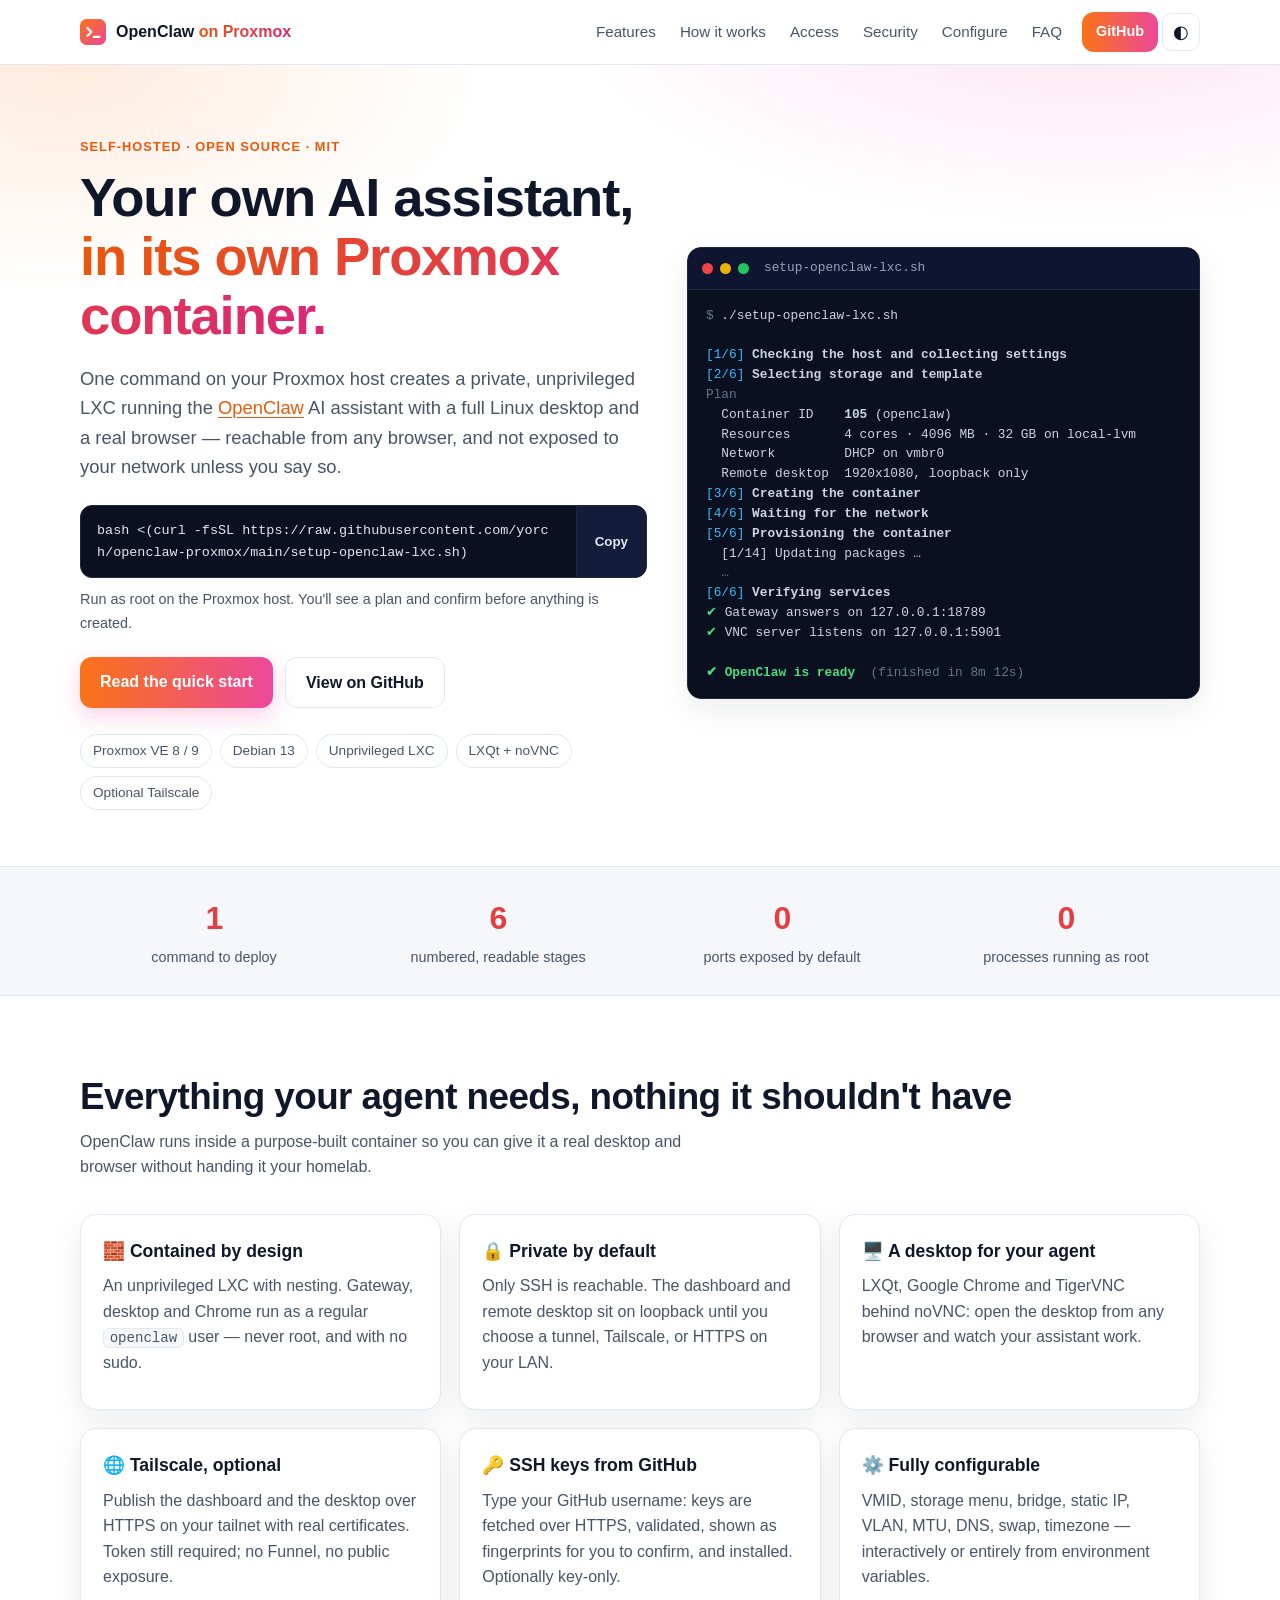
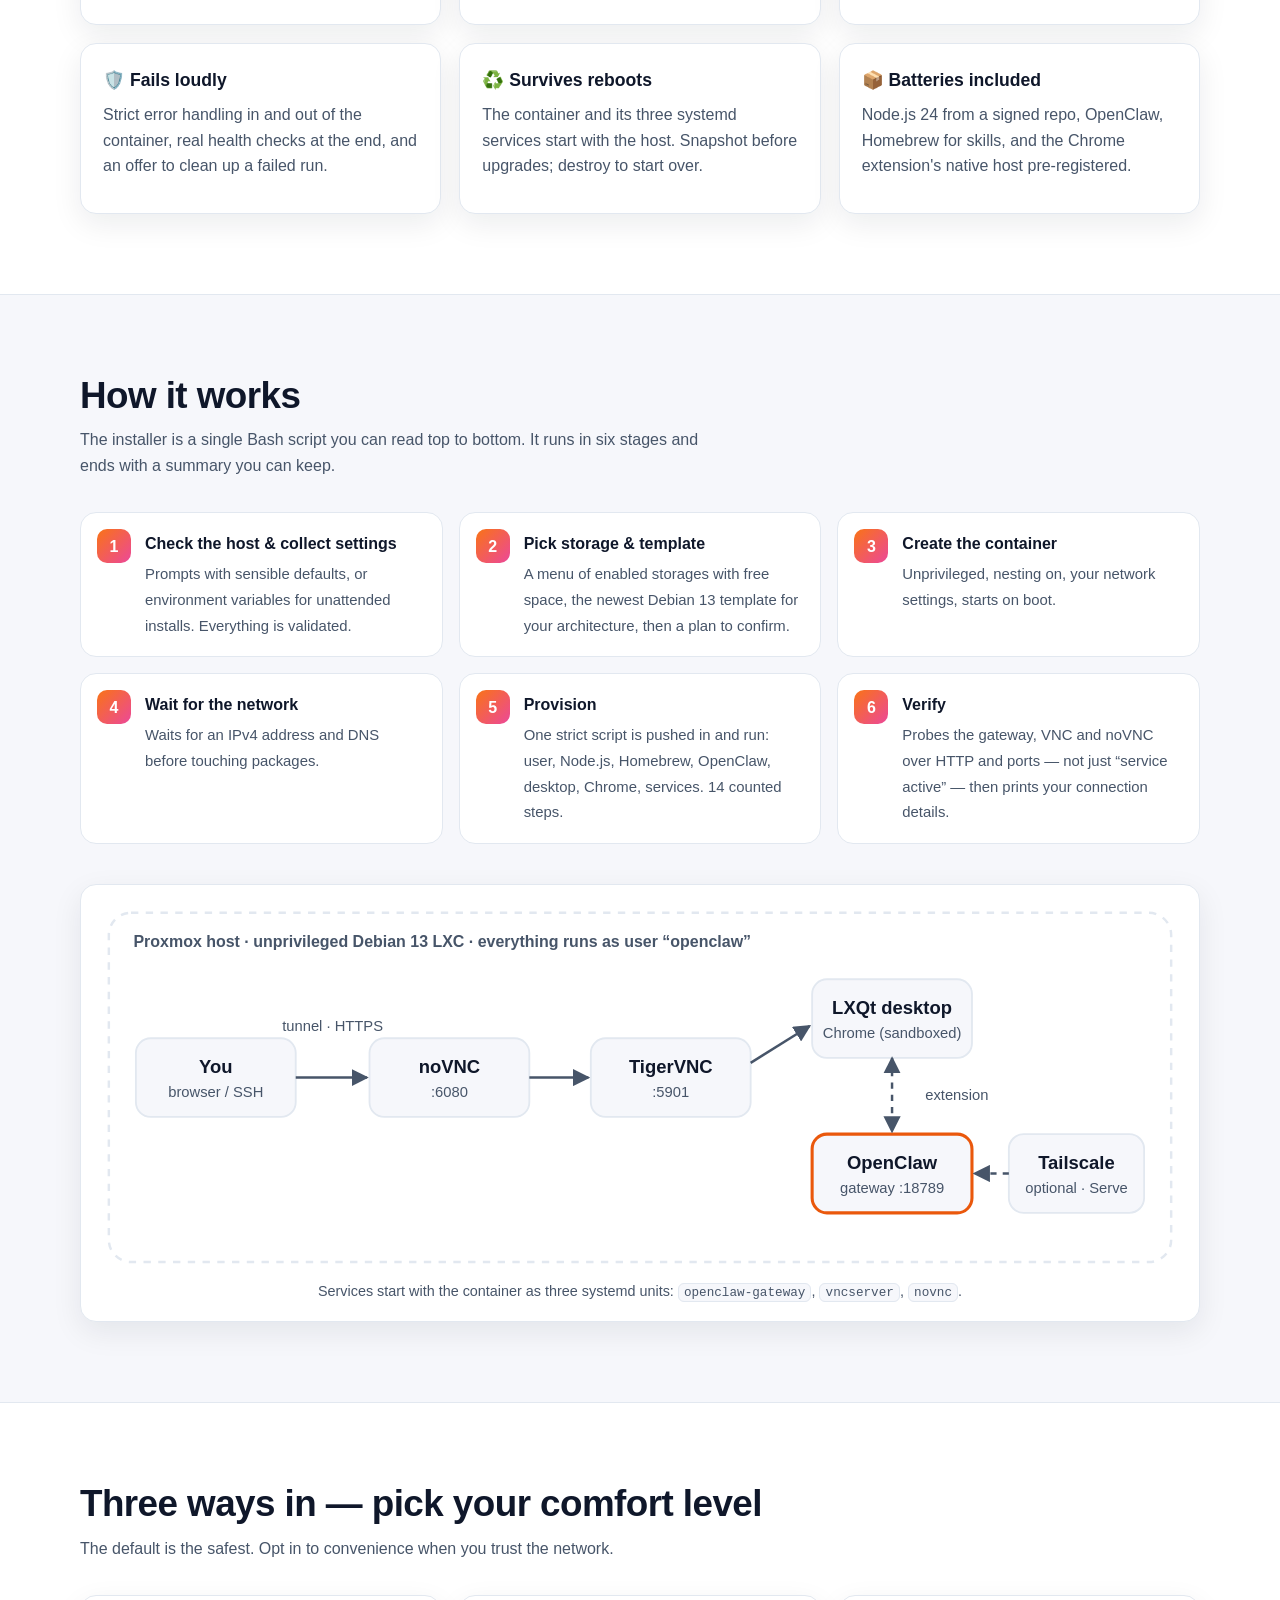
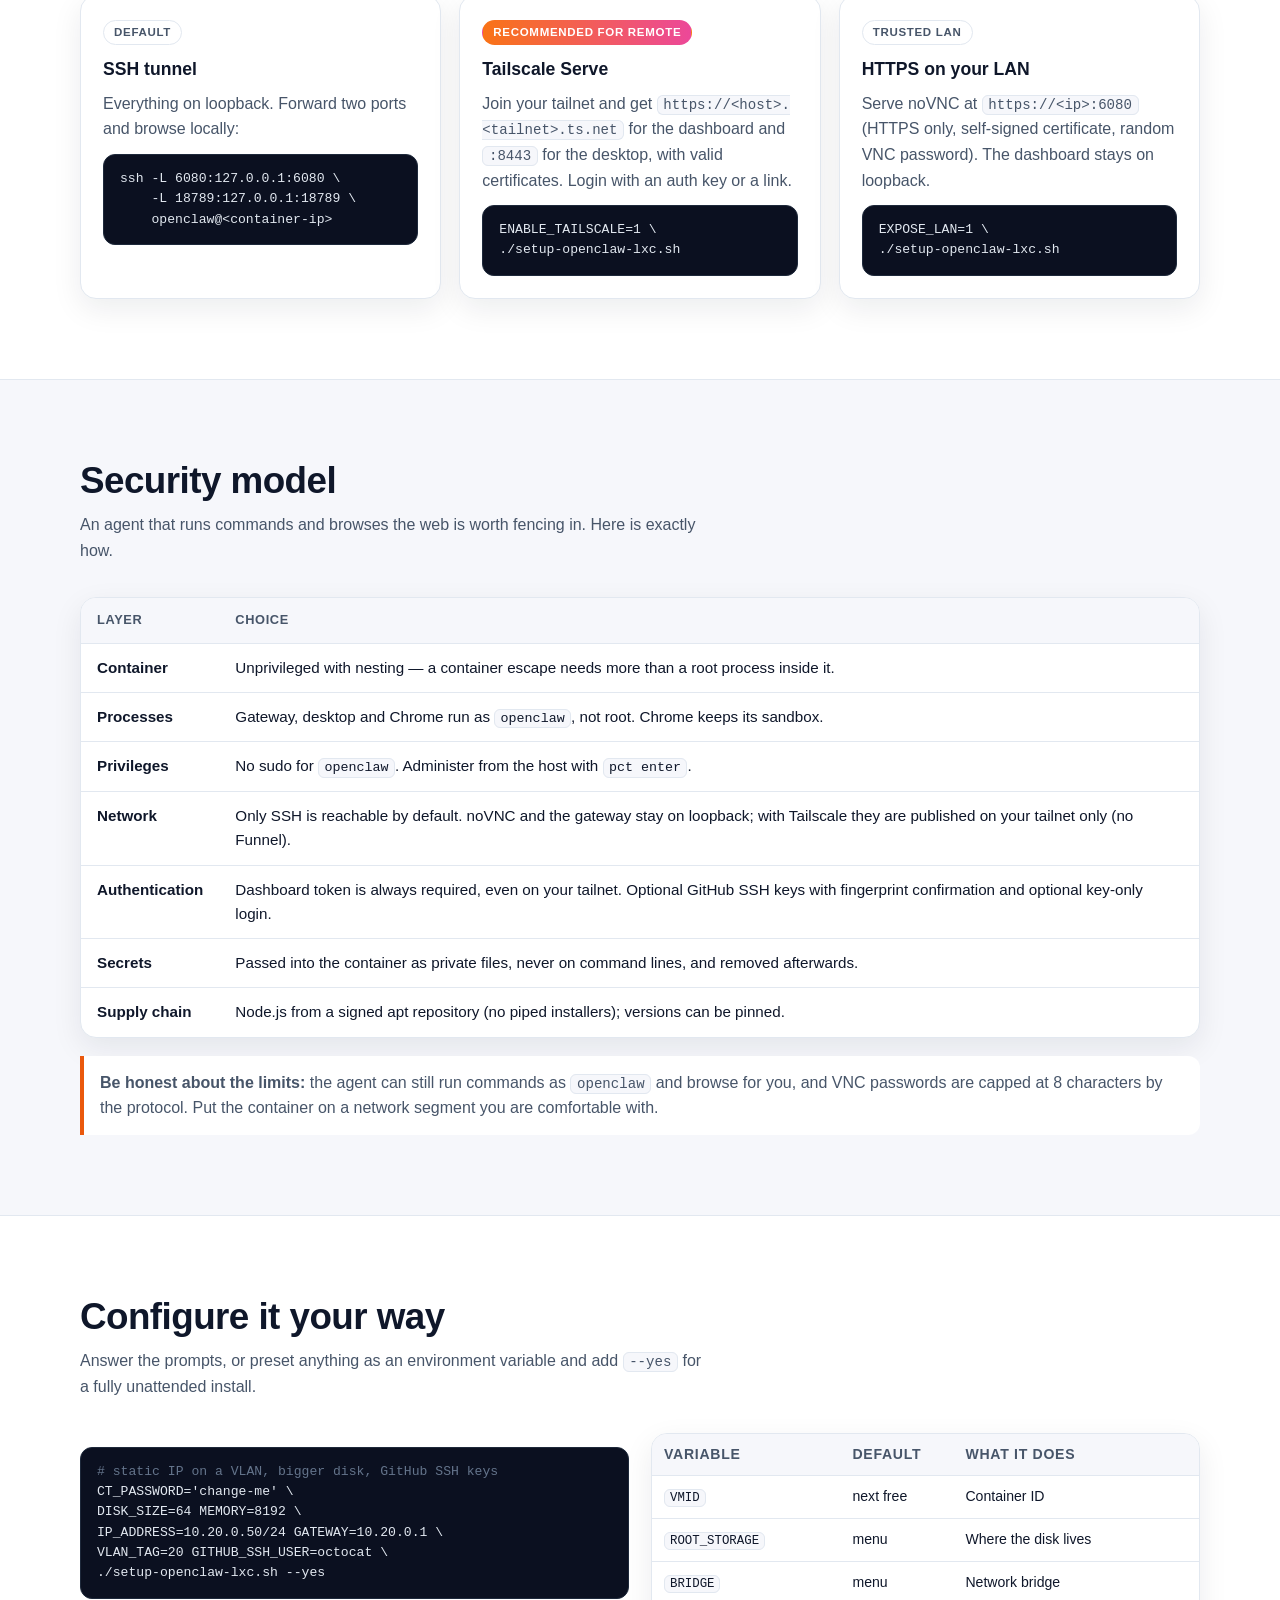
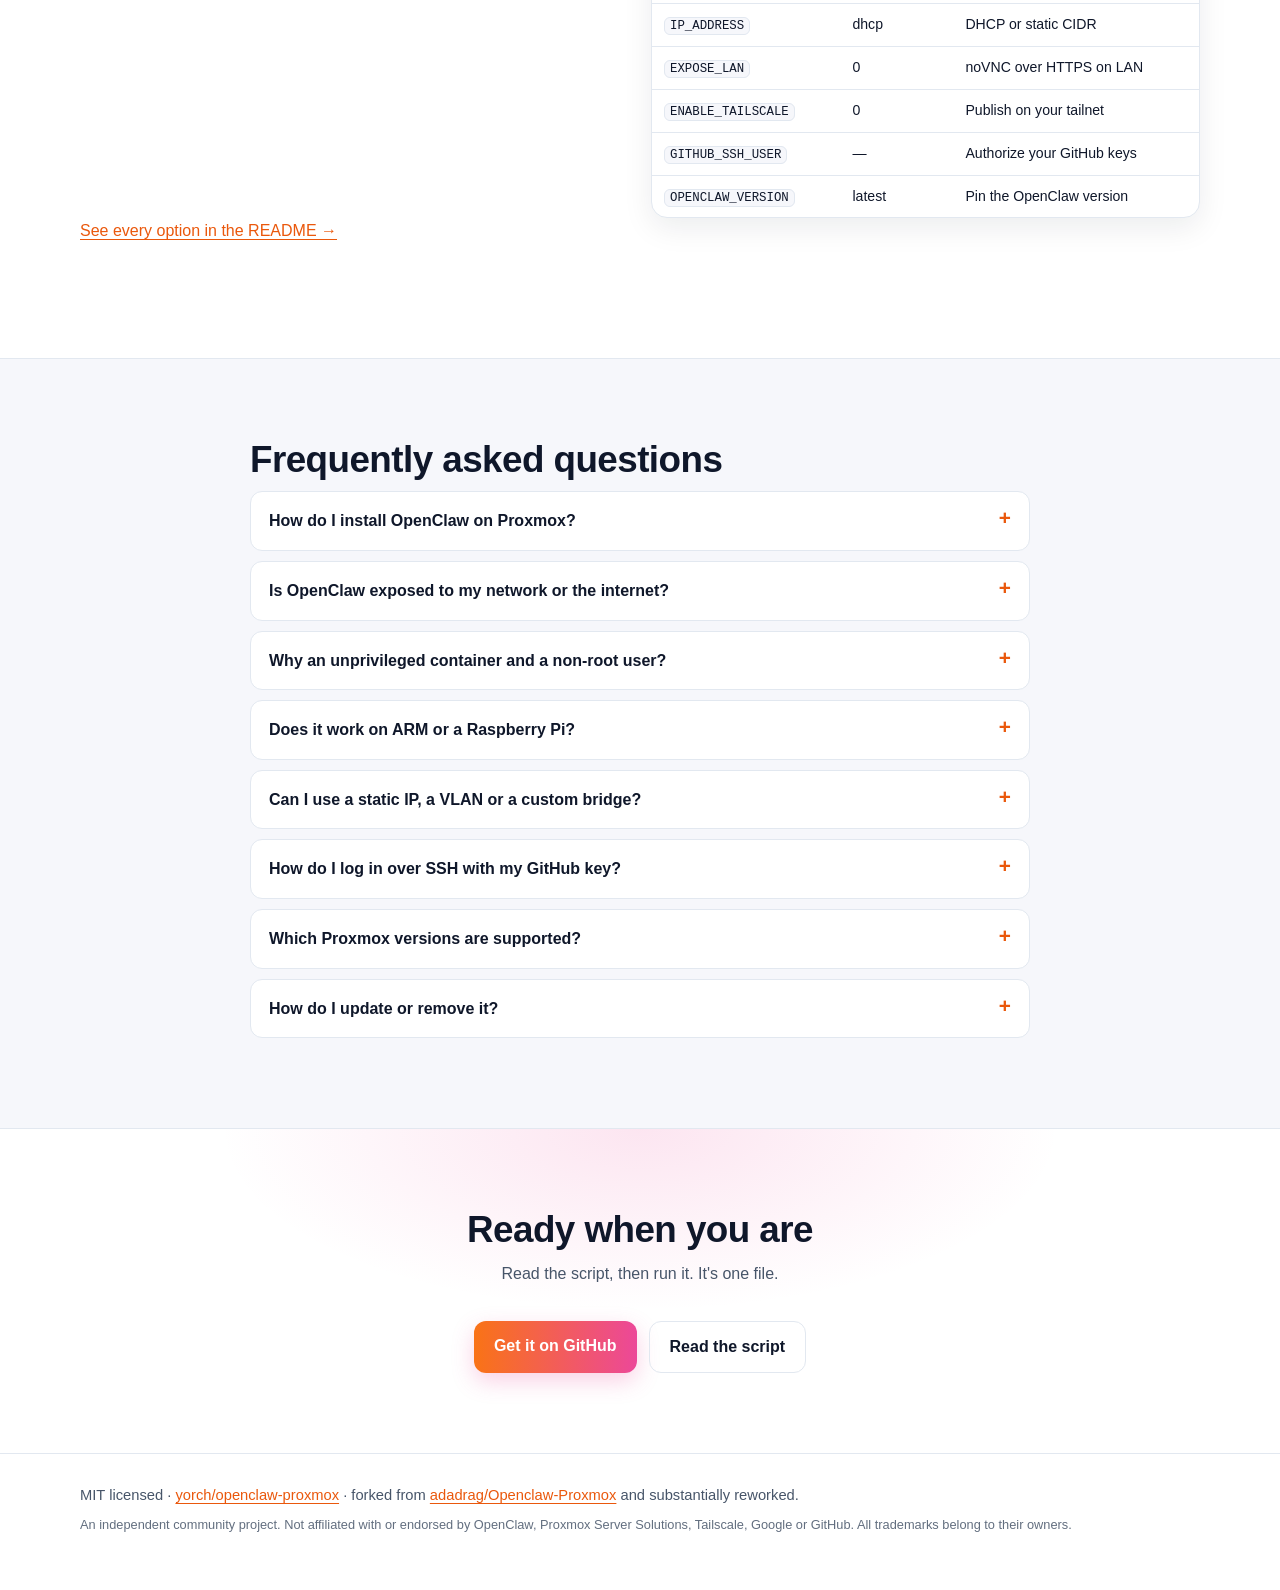
==== docs/index.html @ efaa6fe6 "docs: add a GitHub Pages site for the project Static, dependency-free site in docs/ (served from mai" ====
<!doctype html>
<html lang="en">
<head>
  <meta charset="utf-8">
  <meta name="viewport" content="width=device-width, initial-scale=1">
  <title>OpenClaw on Proxmox — Self-hosted AI assistant in an LXC</title>
  <meta name="description" content="One Bash script deploys the OpenClaw AI assistant in a private, unprivileged Proxmox LXC with a desktop, Chrome and browser remote access. Optional Tailscale. MIT.">
  <meta name="keywords" content="OpenClaw, Proxmox, LXC, self-hosted AI assistant, Proxmox VE, noVNC, Tailscale, Debian 13, installer script, homelab">
  <meta name="author" content="Jorge Barnaby">
  <meta name="robots" content="index, follow, max-image-preview:large">
  <meta name="theme-color" content="#0b1020" media="(prefers-color-scheme: dark)">
  <meta name="theme-color" content="#ffffff" media="(prefers-color-scheme: light)">
  <link rel="canonical" href="https://yorch.github.io/openclaw-proxmox/">

  <meta property="og:type" content="website">
  <meta property="og:site_name" content="OpenClaw on Proxmox">
  <meta property="og:title" content="OpenClaw on Proxmox — a private AI assistant with its own desktop">
  <meta property="og:description" content="One command on your Proxmox host: an unprivileged LXC with OpenClaw, an LXQt desktop, Chrome and noVNC. Private by default, optional Tailscale.">
  <meta property="og:url" content="https://yorch.github.io/openclaw-proxmox/">
  <meta property="og:image" content="https://yorch.github.io/openclaw-proxmox/assets/og-image.png">
  <meta property="og:image:width" content="1200">
  <meta property="og:image:height" content="630">
  <meta property="og:image:alt" content="OpenClaw on Proxmox: one script, a private AI assistant with its own desktop">
  <meta name="twitter:card" content="summary_large_image">
  <meta name="twitter:title" content="OpenClaw on Proxmox — a private AI assistant with its own desktop">
  <meta name="twitter:description" content="One command on your Proxmox host: an unprivileged LXC with OpenClaw, an LXQt desktop, Chrome and noVNC.">
  <meta name="twitter:image" content="https://yorch.github.io/openclaw-proxmox/assets/og-image.png">

  <link rel="icon" href="assets/favicon.svg" type="image/svg+xml">
  <link rel="stylesheet" href="assets/style.css">

  <script type="application/ld+json">
  {
    "@context": "https://schema.org",
    "@graph": [
      {
        "@type": "SoftwareApplication",
        "@id": "https://yorch.github.io/openclaw-proxmox/#software",
        "name": "OpenClaw on Proxmox",
        "description": "A single Bash script that creates an unprivileged Debian 13 LXC container on Proxmox VE and installs the OpenClaw AI assistant, an LXQt desktop, Google Chrome and noVNC remote access, with optional Tailscale and GitHub SSH key import.",
        "url": "https://yorch.github.io/openclaw-proxmox/",
        "applicationCategory": "DeveloperApplication",
        "operatingSystem": "Proxmox VE (Debian Linux, amd64)",
        "softwareRequirements": "Proxmox VE 8 or 9 on amd64, root access, internet access",
        "license": "https://opensource.org/licenses/MIT",
        "isAccessibleForFree": true,
        "offers": { "@type": "Offer", "price": "0", "priceCurrency": "USD" },
        "codeRepository": "https://github.com/yorch/openclaw-proxmox",
        "programmingLanguage": "Bash",
        "author": { "@type": "Person", "name": "Jorge Barnaby", "url": "https://github.com/yorch" }
      },
      {
        "@type": "WebSite",
        "@id": "https://yorch.github.io/openclaw-proxmox/#website",
        "url": "https://yorch.github.io/openclaw-proxmox/",
        "name": "OpenClaw on Proxmox",
        "inLanguage": "en"
      },
      {
        "@type": "FAQPage",
        "mainEntity": [
          {
            "@type": "Question",
            "name": "How do I install OpenClaw on Proxmox?",
            "acceptedAnswer": { "@type": "Answer", "text": "Run the installer as root on your Proxmox host: bash <(curl -fsSL https://raw.githubusercontent.com/yorch/openclaw-proxmox/main/setup-openclaw-lxc.sh). It asks for a password and a few options, shows a plan, and creates an unprivileged Debian 13 LXC with OpenClaw, an LXQt desktop, Chrome and noVNC." }
          },
          {
            "@type": "Question",
            "name": "Is OpenClaw exposed to my network or the internet?",
            "acceptedAnswer": { "@type": "Answer", "text": "No. By default only SSH is reachable; the OpenClaw dashboard and the noVNC remote desktop listen on the container's loopback. You can reach them through an SSH tunnel, publish them privately on your tailnet with Tailscale Serve, or serve noVNC over HTTPS on your LAN. Tailscale Funnel (public internet) is intentionally not set up." }
          },
          {
            "@type": "Question",
            "name": "Why an unprivileged container and a non-root user?",
            "acceptedAnswer": { "@type": "Answer", "text": "An AI agent that runs commands and drives a browser should be boxed in. In an unprivileged LXC where everything runs as a regular user with no sudo, a compromised agent or browser does not get root in the container or on the Proxmox host. Chrome keeps its sandbox." }
          },
          {
            "@type": "Question",
            "name": "Does it work on ARM or Raspberry Pi?",
            "acceptedAnswer": { "@type": "Answer", "text": "Not yet. Google Chrome is installed from its amd64 package, so the installer stops early on other architectures." }
          },
          {
            "@type": "Question",
            "name": "Can I use a static IP, a VLAN or a custom bridge?",
            "acceptedAnswer": { "@type": "Answer", "text": "Yes. Choose the bridge from a menu, or set BRIDGE, IP_ADDRESS (DHCP or a static IPv4 CIDR), GATEWAY, NAMESERVER, SEARCHDOMAIN, VLAN_TAG and MTU as environment variables for unattended installs." }
          },
          {
            "@type": "Question",
            "name": "How do I log in over SSH with my GitHub key?",
            "acceptedAnswer": { "@type": "Answer", "text": "Enter your GitHub username when asked, or set GITHUB_SSH_USER. The installer downloads github.com/<user>.keys over HTTPS, validates every key, shows the fingerprints for you to confirm and authorizes them for the openclaw user. SSH_DISABLE_PASSWORD=1 makes SSH key-only." }
          }
        ]
      }
    ]
  }
  </script>
</head>
<body>
  <a class="skip" href="#main">Skip to content</a>

  <header class="nav">
    <div class="wrap nav-inner">
      <a class="brand" href="#top" aria-label="OpenClaw on Proxmox — home">
        <svg width="26" height="26" viewBox="0 0 32 32" aria-hidden="true"><rect width="32" height="32" rx="8" fill="url(#g1)"/><path d="M9 21l5-5-5-5M17 22h7" stroke="#fff" stroke-width="2.6" stroke-linecap="round" stroke-linejoin="round" fill="none"/><defs><linearGradient id="g1" x1="0" y1="0" x2="1" y2="1"><stop stop-color="#f97316"/><stop offset="1" stop-color="#ec4899"/></linearGradient></defs></svg>
        <span>OpenClaw <b>on Proxmox</b></span>
      </a>
      <nav aria-label="Primary">
        <a href="#features">Features</a>
        <a href="#how">How it works</a>
        <a href="#access">Access</a>
        <a href="#security">Security</a>
        <a href="#config">Configure</a>
        <a href="#faq">FAQ</a>
        <a class="btn btn-small" href="https://github.com/yorch/openclaw-proxmox">GitHub</a>
        <button class="theme" id="theme" type="button" aria-label="Toggle light and dark theme"><span aria-hidden="true">◐</span></button>
      </nav>
    </div>
  </header>

  <main id="main">
    <section class="hero" id="top">
      <div class="wrap hero-grid">
        <div>
          <p class="eyebrow">Self-hosted · Open source · MIT</p>
          <h1>Your own AI assistant,<br><span class="grad">in its own Proxmox container.</span></h1>
          <p class="lead">One command on your Proxmox host creates a private, unprivileged LXC running the <a href="https://openclaw.ai/">OpenClaw</a> AI assistant with a full Linux desktop and a real browser — reachable from any browser, and not exposed to your network unless you say so.</p>

          <div class="cmd" role="group" aria-label="Install command">
            <code id="install-cmd">bash &lt;(curl -fsSL https://raw.githubusercontent.com/yorch/openclaw-proxmox/main/setup-openclaw-lxc.sh)</code>
            <button class="copy" type="button" data-copy="#install-cmd" aria-label="Copy install command">Copy</button>
          </div>
          <p class="hint">Run as root on the Proxmox host. You'll see a plan and confirm before anything is created.</p>

          <div class="cta">
            <a class="btn" href="https://github.com/yorch/openclaw-proxmox#-quick-start">Read the quick start</a>
            <a class="btn btn-ghost" href="https://github.com/yorch/openclaw-proxmox">View on GitHub</a>
          </div>

          <ul class="chips" aria-label="At a glance">
            <li>Proxmox VE 8 / 9</li><li>Debian 13</li><li>Unprivileged LXC</li><li>LXQt + noVNC</li><li>Optional Tailscale</li>
          </ul>
        </div>

        <figure class="term" aria-label="Example installer output">
          <div class="term-bar"><i></i><i></i><i></i><span>setup-openclaw-lxc.sh</span></div>
<pre><code><span class="dim">$</span> ./setup-openclaw-lxc.sh

<span class="c">[1/6]</span> <b>Checking the host and collecting settings</b>
<span class="c">[2/6]</span> <b>Selecting storage and template</b>
<span class="dim">Plan</span>
  Container ID    <b>105</b> (openclaw)
  Resources       4 cores · 4096 MB · 32 GB on local-lvm
  Network         DHCP on vmbr0
  Remote desktop  1920x1080, loopback only
<span class="c">[3/6]</span> <b>Creating the container</b>
<span class="c">[4/6]</span> <b>Waiting for the network</b>
<span class="c">[5/6]</span> <b>Provisioning the container</b>
  [1/14] Updating packages …
  <span class="dim">…</span>
<span class="c">[6/6]</span> <b>Verifying services</b>
<span class="g">✔</span> Gateway answers on 127.0.0.1:18789
<span class="g">✔</span> VNC server listens on 127.0.0.1:5901

<span class="g"><b>✔ OpenClaw is ready</b></span>  <span class="dim">(finished in 8m 12s)</span></code></pre>
        </figure>
      </div>
    </section>

    <section class="band" aria-label="Highlights">
      <div class="wrap stats">
        <div><b>1</b><span>command to deploy</span></div>
        <div><b>6</b><span>numbered, readable stages</span></div>
        <div><b>0</b><span>ports exposed by default</span></div>
        <div><b>0</b><span>processes running as root</span></div>
      </div>
    </section>

    <section id="features" class="section">
      <div class="wrap">
        <h2>Everything your agent needs, nothing it shouldn't have</h2>
        <p class="sub">OpenClaw runs inside a purpose-built container so you can give it a real desktop and browser without handing it your homelab.</p>
        <div class="grid">
          <article class="card"><h3>🧱 Contained by design</h3><p>An unprivileged LXC with nesting. Gateway, desktop and Chrome run as a regular <code>openclaw</code> user — never root, and with no sudo.</p></article>
          <article class="card"><h3>🔒 Private by default</h3><p>Only SSH is reachable. The dashboard and remote desktop sit on loopback until you choose a tunnel, Tailscale, or HTTPS on your LAN.</p></article>
          <article class="card"><h3>🖥️ A desktop for your agent</h3><p>LXQt, Google Chrome and TigerVNC behind noVNC: open the desktop from any browser and watch your assistant work.</p></article>
          <article class="card"><h3>🌐 Tailscale, optional</h3><p>Publish the dashboard and the desktop over HTTPS on your tailnet with real certificates. Token still required; no Funnel, no public exposure.</p></article>
          <article class="card"><h3>🔑 SSH keys from GitHub</h3><p>Type your GitHub username: keys are fetched over HTTPS, validated, shown as fingerprints for you to confirm, and installed. Optionally key-only.</p></article>
          <article class="card"><h3>⚙️ Fully configurable</h3><p>VMID, storage menu, bridge, static IP, VLAN, MTU, DNS, swap, timezone — interactively or entirely from environment variables.</p></article>
          <article class="card"><h3>🛡️ Fails loudly</h3><p>Strict error handling in and out of the container, real health checks at the end, and an offer to clean up a failed run.</p></article>
          <article class="card"><h3>♻️ Survives reboots</h3><p>The container and its three systemd services start with the host. Snapshot before upgrades; destroy to start over.</p></article>
          <article class="card"><h3>📦 Batteries included</h3><p>Node.js 24 from a signed repo, OpenClaw, Homebrew for skills, and the Chrome extension's native host pre-registered.</p></article>
        </div>
      </div>
    </section>

    <section id="how" class="section alt">
      <div class="wrap">
        <h2>How it works</h2>
        <p class="sub">The installer is a single Bash script you can read top to bottom. It runs in six stages and ends with a summary you can keep.</p>
        <ol class="steps">
          <li><b>Check the host &amp; collect settings</b><span>Prompts with sensible defaults, or environment variables for unattended installs. Everything is validated.</span></li>
          <li><b>Pick storage &amp; template</b><span>A menu of enabled storages with free space, the newest Debian 13 template for your architecture, then a plan to confirm.</span></li>
          <li><b>Create the container</b><span>Unprivileged, nesting on, your network settings, starts on boot.</span></li>
          <li><b>Wait for the network</b><span>Waits for an IPv4 address and DNS before touching packages.</span></li>
          <li><b>Provision</b><span>One strict script is pushed in and run: user, Node.js, Homebrew, OpenClaw, desktop, Chrome, services. 14 counted steps.</span></li>
          <li><b>Verify</b><span>Probes the gateway, VNC and noVNC over HTTP and ports — not just “service active” — then prints your connection details.</span></li>
        </ol>

        <figure class="diagram">
          <svg viewBox="0 0 880 300" role="img" aria-labelledby="dg-t dg-d">
            <title id="dg-t">Architecture</title>
            <desc id="dg-d">You connect over an SSH tunnel, Tailscale or HTTPS to noVNC, which proxies TigerVNC and the LXQt desktop with Chrome. Chrome talks to the OpenClaw gateway on port 18789. Everything runs as the openclaw user inside an unprivileged LXC on Proxmox.</desc>
            <defs>
              <marker id="ar" viewBox="0 0 10 10" refX="9" refY="5" markerWidth="7" markerHeight="7" orient="auto-start-reverse"><path d="M0 0L10 5L0 10z" class="ar"/></marker>
            </defs>
            <rect x="8" y="8" width="864" height="284" rx="18" class="d-frame"/>
            <text x="28" y="36" class="d-lab">Proxmox host · unprivileged Debian 13 LXC · everything runs as user “openclaw”</text>
            <g class="d-box"><rect x="30" y="110" width="130" height="64" rx="12"/><text x="95" y="138" text-anchor="middle">You</text><text x="95" y="158" text-anchor="middle" class="d-sm">browser / SSH</text></g>
            <g class="d-box"><rect x="220" y="110" width="130" height="64" rx="12"/><text x="285" y="138" text-anchor="middle">noVNC</text><text x="285" y="158" text-anchor="middle" class="d-sm">:6080</text></g>
            <g class="d-box"><rect x="400" y="110" width="130" height="64" rx="12"/><text x="465" y="138" text-anchor="middle">TigerVNC</text><text x="465" y="158" text-anchor="middle" class="d-sm">:5901</text></g>
            <g class="d-box"><rect x="580" y="62" width="130" height="64" rx="12"/><text x="645" y="90" text-anchor="middle">LXQt desktop</text><text x="645" y="110" text-anchor="middle" class="d-sm">Chrome (sandboxed)</text></g>
            <g class="d-box d-hot"><rect x="580" y="188" width="130" height="64" rx="12"/><text x="645" y="216" text-anchor="middle">OpenClaw</text><text x="645" y="236" text-anchor="middle" class="d-sm">gateway :18789</text></g>
            <g class="d-box"><rect x="740" y="188" width="110" height="64" rx="12"/><text x="795" y="216" text-anchor="middle">Tailscale</text><text x="795" y="236" text-anchor="middle" class="d-sm">optional · Serve</text></g>
            <path d="M160 142H218" class="d-line" marker-end="url(#ar)"/>
            <path d="M350 142H398" class="d-line" marker-end="url(#ar)"/>
            <path d="M530 130L578 100" class="d-line" marker-end="url(#ar)"/>
            <path d="M645 126V186" class="d-line d-dash" marker-start="url(#ar)" marker-end="url(#ar)"/>
            <path d="M740 220H712" class="d-line d-dash" marker-end="url(#ar)"/>
            <text x="190" y="104" text-anchor="middle" class="d-sm">tunnel · HTTPS</text>
            <text x="672" y="160" class="d-sm">extension</text>
          </svg>
          <figcaption>Services start with the container as three systemd units: <code>openclaw-gateway</code>, <code>vncserver</code>, <code>novnc</code>.</figcaption>
        </figure>
      </div>
    </section>

    <section id="access" class="section">
      <div class="wrap">
        <h2>Three ways in — pick your comfort level</h2>
        <p class="sub">The default is the safest. Opt in to convenience when you trust the network.</p>
        <div class="grid g3">
          <article class="card"><span class="tag">Default</span><h3>SSH tunnel</h3><p>Everything on loopback. Forward two ports and browse locally:</p><pre><code>ssh -L 6080:127.0.0.1:6080 \
    -L 18789:127.0.0.1:18789 \
    openclaw@&lt;container-ip&gt;</code></pre></article>
          <article class="card"><span class="tag t-hot">Recommended for remote</span><h3>Tailscale Serve</h3><p>Join your tailnet and get <code>https://&lt;host&gt;.&lt;tailnet&gt;.ts.net</code> for the dashboard and <code>:8443</code> for the desktop, with valid certificates. Login with an auth key or a link.</p><pre><code>ENABLE_TAILSCALE=1 \
./setup-openclaw-lxc.sh</code></pre></article>
          <article class="card"><span class="tag">Trusted LAN</span><h3>HTTPS on your LAN</h3><p>Serve noVNC at <code>https://&lt;ip&gt;:6080</code> (HTTPS only, self-signed certificate, random VNC password). The dashboard stays on loopback.</p><pre><code>EXPOSE_LAN=1 \
./setup-openclaw-lxc.sh</code></pre></article>
        </div>
      </div>
    </section>

    <section id="security" class="section alt">
      <div class="wrap">
        <h2>Security model</h2>
        <p class="sub">An agent that runs commands and browses the web is worth fencing in. Here is exactly how.</p>
        <div class="table-wrap">
          <table>
            <thead><tr><th scope="col">Layer</th><th scope="col">Choice</th></tr></thead>
            <tbody>
              <tr><th scope="row">Container</th><td>Unprivileged with nesting — a container escape needs more than a root process inside it.</td></tr>
              <tr><th scope="row">Processes</th><td>Gateway, desktop and Chrome run as <code>openclaw</code>, not root. Chrome keeps its sandbox.</td></tr>
              <tr><th scope="row">Privileges</th><td>No sudo for <code>openclaw</code>. Administer from the host with <code>pct enter</code>.</td></tr>
              <tr><th scope="row">Network</th><td>Only SSH is reachable by default. noVNC and the gateway stay on loopback; with Tailscale they are published on your tailnet only (no Funnel).</td></tr>
              <tr><th scope="row">Authentication</th><td>Dashboard token is always required, even on your tailnet. Optional GitHub SSH keys with fingerprint confirmation and optional key-only login.</td></tr>
              <tr><th scope="row">Secrets</th><td>Passed into the container as private files, never on command lines, and removed afterwards.</td></tr>
              <tr><th scope="row">Supply chain</th><td>Node.js from a signed apt repository (no piped installers); versions can be pinned.</td></tr>
            </tbody>
          </table>
        </div>
        <p class="note"><b>Be honest about the limits:</b> the agent can still run commands as <code>openclaw</code> and browse for you, and VNC passwords are capped at 8 characters by the protocol. Put the container on a network segment you are comfortable with.</p>
      </div>
    </section>

    <section id="config" class="section">
      <div class="wrap">
        <h2>Configure it your way</h2>
        <p class="sub">Answer the prompts, or preset anything as an environment variable and add <code>--yes</code> for a fully unattended install.</p>
        <div class="two">
          <div>
<pre class="block"><code><span class="dim"># static IP on a VLAN, bigger disk, GitHub SSH keys</span>
CT_PASSWORD='change-me' \
DISK_SIZE=64 MEMORY=8192 \
IP_ADDRESS=10.20.0.50/24 GATEWAY=10.20.0.1 \
VLAN_TAG=20 GITHUB_SSH_USER=octocat \
./setup-openclaw-lxc.sh --yes</code></pre>
          </div>
          <div class="table-wrap">
            <table class="compact">
              <thead><tr><th scope="col">Variable</th><th scope="col">Default</th><th scope="col">What it does</th></tr></thead>
              <tbody>
                <tr><td><code>VMID</code></td><td>next free</td><td>Container ID</td></tr>
                <tr><td><code>ROOT_STORAGE</code></td><td>menu</td><td>Where the disk lives</td></tr>
                <tr><td><code>BRIDGE</code></td><td>menu</td><td>Network bridge</td></tr>
                <tr><td><code>IP_ADDRESS</code></td><td>dhcp</td><td>DHCP or static CIDR</td></tr>
                <tr><td><code>EXPOSE_LAN</code></td><td>0</td><td>noVNC over HTTPS on LAN</td></tr>
                <tr><td><code>ENABLE_TAILSCALE</code></td><td>0</td><td>Publish on your tailnet</td></tr>
                <tr><td><code>GITHUB_SSH_USER</code></td><td>—</td><td>Authorize your GitHub keys</td></tr>
                <tr><td><code>OPENCLAW_VERSION</code></td><td>latest</td><td>Pin the OpenClaw version</td></tr>
              </tbody>
            </table>
          </div>
        </div>
        <p class="sub"><a href="https://github.com/yorch/openclaw-proxmox#%EF%B8%8F-configuration">See every option in the README →</a></p>
      </div>
    </section>

    <section id="faq" class="section alt">
      <div class="wrap narrow">
        <h2>Frequently asked questions</h2>
        <details><summary>How do I install OpenClaw on Proxmox?</summary><p>Run the one-line command above as root on your Proxmox host. It asks for a password and a handful of options, shows a plan, and creates an unprivileged Debian 13 LXC with OpenClaw, an LXQt desktop, Chrome and noVNC. It typically takes several minutes.</p></details>
        <details><summary>Is OpenClaw exposed to my network or the internet?</summary><p>No. By default only SSH is reachable; the dashboard and remote desktop listen on the container's loopback. Reach them through an SSH tunnel, publish them privately on your tailnet with Tailscale Serve, or serve noVNC over HTTPS on your LAN. Tailscale Funnel (public internet) is intentionally not set up.</p></details>
        <details><summary>Why an unprivileged container and a non-root user?</summary><p>So that a compromised agent or browser does not get root — in the container or on the Proxmox host. Everything runs as <code>openclaw</code> with no sudo, and Chrome keeps its sandbox.</p></details>
        <details><summary>Does it work on ARM or a Raspberry Pi?</summary><p>Not yet. Google Chrome is installed from its amd64 package, so the installer stops early on other architectures.</p></details>
        <details><summary>Can I use a static IP, a VLAN or a custom bridge?</summary><p>Yes — pick the bridge from a menu or set <code>BRIDGE</code>, <code>IP_ADDRESS</code>, <code>GATEWAY</code>, <code>NAMESERVER</code>, <code>SEARCHDOMAIN</code>, <code>VLAN_TAG</code> and <code>MTU</code>. Static settings are validated and an address that already answers ping is refused.</p></details>
        <details><summary>How do I log in over SSH with my GitHub key?</summary><p>Enter your GitHub username when asked (or set <code>GITHUB_SSH_USER</code>). The installer downloads <code>github.com/&lt;user&gt;.keys</code> over HTTPS, validates every key, shows fingerprints for you to confirm and authorizes them for <code>openclaw</code>. Set <code>SSH_DISABLE_PASSWORD=1</code> for key-only login — keep a way in with <code>pct enter</code>.</p></details>
        <details><summary>Which Proxmox versions are supported?</summary><p>Proxmox VE 9 is the target. Debian 13 containers need a recent <code>pve-container</code> (6.0.10 or newer has been reported to work); support on PVE 8 is unconfirmed — run <code>apt full-upgrade</code> if <code>pct create</code> rejects the template.</p></details>
        <details><summary>How do I update or remove it?</summary><p>Update OpenClaw inside the container with <code>npm install -g openclaw@latest</code> and restart <code>openclaw-gateway</code>. Snapshot first with <code>pct snapshot</code>. To remove everything: <code>pct stop &lt;VMID&gt;; pct destroy &lt;VMID&gt; --purge</code>.</p></details>
      </div>
    </section>

    <section class="section final">
      <div class="wrap center">
        <h2>Ready when you are</h2>
        <p class="sub">Read the script, then run it. It's one file.</p>
        <div class="cta">
          <a class="btn" href="https://github.com/yorch/openclaw-proxmox">Get it on GitHub</a>
          <a class="btn btn-ghost" href="https://github.com/yorch/openclaw-proxmox/blob/main/setup-openclaw-lxc.sh">Read the script</a>
        </div>
      </div>
    </section>
  </main>

  <footer class="footer">
    <div class="wrap">
      <p>MIT licensed · <a href="https://github.com/yorch/openclaw-proxmox">yorch/openclaw-proxmox</a> · forked from <a href="https://github.com/adadrag/Openclaw-Proxmox">adadrag/Openclaw-Proxmox</a> and substantially reworked.</p>
      <p class="fine">An independent community project. Not affiliated with or endorsed by OpenClaw, Proxmox Server Solutions, Tailscale, Google or GitHub. All trademarks belong to their owners.</p>
    </div>
  </footer>

  <script src="assets/app.js" defer></script>
</body>
</html>
---- docs/assets/style.css ----
/* OpenClaw on Proxmox — GitHub Pages site. No external dependencies. */
:root {
  --bg: #ffffff; --bg-alt: #f6f7fb; --card: #ffffff; --text: #0f172a; --muted: #475569;
  --line: #e2e8f0; --accent: #ea580c; --accent-2: #db2777; --code-bg: #0b1020; --code-fg: #e2e8f0;
  --ok: #16a34a; --cyan: #0891b2; --shadow: 0 10px 30px rgba(15, 23, 42, .08);
  --radius: 16px; --max: 1120px;
}
@media (prefers-color-scheme: dark) {
  :root:not([data-theme="light"]) {
    --bg: #0b1020; --bg-alt: #0f1630; --card: #111a36; --text: #f1f5f9; --muted: #a3b0c7;
    --line: #223054; --accent: #fb923c; --accent-2: #f472b6; --code-bg: #070b18; --shadow: 0 10px 30px rgba(0, 0, 0, .35);
  }
}
:root[data-theme="dark"] {
  --bg: #0b1020; --bg-alt: #0f1630; --card: #111a36; --text: #f1f5f9; --muted: #a3b0c7;
  --line: #223054; --accent: #fb923c; --accent-2: #f472b6; --code-bg: #070b18; --shadow: 0 10px 30px rgba(0, 0, 0, .35);
}

* { box-sizing: border-box; }
html { scroll-behavior: smooth; scroll-padding-top: 76px; }
body {
  margin: 0; background: var(--bg); color: var(--text); line-height: 1.6;
  font: 16px/1.6 -apple-system, BlinkMacSystemFont, "Segoe UI", Inter, Roboto, Helvetica, Arial, sans-serif;
  -webkit-font-smoothing: antialiased;
}
a { color: var(--accent); text-underline-offset: 3px; }
a:hover { color: var(--accent-2); }
code, pre { font-family: ui-monospace, SFMono-Regular, Menlo, Consolas, "Liberation Mono", monospace; }
:not(pre) > code { background: var(--bg-alt); border: 1px solid var(--line); border-radius: 6px; padding: .08em .4em; font-size: .88em; }
.wrap { width: min(100% - 32px, var(--max)); margin-inline: auto; }
.narrow { max-width: 780px; }
.center { text-align: center; }
.skip { position: absolute; left: -999px; top: 8px; background: var(--accent); color: #fff; padding: 8px 14px; border-radius: 8px; z-index: 100; }
.skip:focus { left: 8px; }
:focus-visible { outline: 3px solid var(--accent); outline-offset: 2px; border-radius: 6px; }

/* nav */
.nav { position: sticky; top: 0; z-index: 50; backdrop-filter: saturate(160%) blur(12px); background: color-mix(in srgb, var(--bg) 82%, transparent); border-bottom: 1px solid var(--line); }
.nav-inner { display: flex; align-items: center; justify-content: space-between; gap: 16px; min-height: 64px; }
.brand { display: inline-flex; align-items: center; gap: 10px; color: var(--text); text-decoration: none; font-weight: 600; }
.brand b { font-weight: 800; background: linear-gradient(90deg, var(--accent), var(--accent-2)); -webkit-background-clip: text; background-clip: text; color: transparent; }
.nav nav { display: flex; align-items: center; gap: 4px; flex-wrap: wrap; justify-content: flex-end; }
.nav nav a:not(.btn) { color: var(--muted); text-decoration: none; padding: 8px 10px; border-radius: 8px; font-size: .95rem; }
.nav nav a:not(.btn):hover { color: var(--text); background: var(--bg-alt); }
.theme { background: none; border: 1px solid var(--line); color: var(--text); width: 38px; height: 38px; border-radius: 10px; cursor: pointer; font-size: 1.1rem; }
.theme:hover { background: var(--bg-alt); }

/* buttons */
.btn { display: inline-block; background: linear-gradient(90deg, #f97316, #ec4899); color: #fff !important; text-decoration: none; font-weight: 700; padding: 12px 20px; border-radius: 12px; box-shadow: 0 8px 22px rgba(236, 72, 153, .25); transition: transform .15s ease, box-shadow .15s ease; }
.btn:hover { transform: translateY(-1px); box-shadow: 0 12px 28px rgba(236, 72, 153, .32); }
.btn-small { padding: 8px 14px; font-size: .9rem; box-shadow: none; margin-left: 6px; }
.btn-ghost { background: transparent; color: var(--text) !important; border: 1px solid var(--line); box-shadow: none; }
.btn-ghost:hover { background: var(--bg-alt); box-shadow: none; }

/* hero */
.hero { position: relative; overflow: hidden; padding: 72px 0 56px; background:
  radial-gradient(900px 400px at 85% -10%, rgba(236, 72, 153, .16), transparent 60%),
  radial-gradient(700px 380px at 5% 0%, rgba(249, 115, 22, .14), transparent 60%); }
.hero-grid { display: grid; grid-template-columns: 1.05fr .95fr; gap: 40px; align-items: center; }
.hero-grid > * { min-width: 0; }
.eyebrow { color: var(--accent); font-weight: 700; letter-spacing: .08em; text-transform: uppercase; font-size: .8rem; margin: 0 0 12px; }
h1 { font-size: clamp(2.1rem, 5vw, 3.4rem); line-height: 1.08; letter-spacing: -.02em; margin: 0 0 18px; }
.grad { background: linear-gradient(90deg, var(--accent), var(--accent-2)); -webkit-background-clip: text; background-clip: text; color: transparent; }
.lead { font-size: 1.15rem; color: var(--muted); max-width: 60ch; margin: 0 0 24px; }
.cmd { display: flex; align-items: stretch; gap: 0; background: var(--code-bg); border: 1px solid #1e293b; border-radius: 12px; overflow: hidden; }
.cmd > code { background: transparent; border: 0; border-radius: 0; }
.cmd code { flex: 1; color: var(--code-fg); padding: 14px 16px; font-size: .84rem; white-space: pre-wrap; word-break: break-all; }
.copy { border: 0; border-left: 1px solid #1e293b; background: #131c3a; color: #e2e8f0; font-weight: 600; padding: 0 18px; cursor: pointer; }
.copy:hover { background: #1b2750; }
.copy.done { color: #4ade80; }
.hint { color: var(--muted); font-size: .9rem; margin: 10px 0 22px; }
.cta { display: flex; gap: 12px; flex-wrap: wrap; }
.center .cta { justify-content: center; }
.chips { list-style: none; display: flex; flex-wrap: wrap; gap: 8px; padding: 0; margin: 26px 0 0; }
.chips li { border: 1px solid var(--line); background: var(--card); color: var(--muted); border-radius: 999px; padding: 5px 12px; font-size: .85rem; }

/* terminal */
.term { margin: 0; background: var(--code-bg); border: 1px solid #1e293b; border-radius: 14px; box-shadow: var(--shadow); overflow: hidden; }
.term-bar { display: flex; align-items: center; gap: 7px; padding: 10px 14px; background: #0e1530; border-bottom: 1px solid #1e293b; }
.term-bar i { width: 11px; height: 11px; border-radius: 50%; background: #ef4444; }
.term-bar i:nth-child(2) { background: #eab308; }
.term-bar i:nth-child(3) { background: #22c55e; }
.term-bar span { margin-left: 8px; color: #94a3b8; font-size: .8rem; font-family: ui-monospace, Menlo, monospace; }
.term pre { margin: 0; padding: 16px 18px; overflow-x: auto; color: #cbd5e1; font-size: .8rem; line-height: 1.55; }
.term .dim { color: #64748b; } .term .c { color: #38bdf8; } .term .g { color: #4ade80; }

/* sections */
.band { border-block: 1px solid var(--line); background: var(--bg-alt); }
.stats { display: grid; grid-template-columns: repeat(4, 1fr); gap: 16px; padding: 26px 0; text-align: center; }
.stats b { display: block; font-size: 2rem; letter-spacing: -.02em; background: linear-gradient(90deg, var(--accent), var(--accent-2)); -webkit-background-clip: text; background-clip: text; color: transparent; }
.stats span { color: var(--muted); font-size: .9rem; }
.section { padding: 80px 0; }
.section.alt { background: var(--bg-alt); border-block: 1px solid var(--line); }
h2 { font-size: clamp(1.6rem, 3.4vw, 2.3rem); letter-spacing: -.015em; line-height: 1.15; margin: 0 0 10px; }
h3 { margin: 0 0 8px; font-size: 1.1rem; }
.sub { color: var(--muted); max-width: 70ch; margin: 0 0 34px; }
.center .sub { margin-inline: auto; }
.grid { display: grid; grid-template-columns: repeat(3, 1fr); gap: 18px; }
.card { background: var(--card); border: 1px solid var(--line); border-radius: var(--radius); padding: 22px; box-shadow: var(--shadow); position: relative; }
.card p { color: var(--muted); margin: 0 0 12px; }
.card pre { margin: 0; }
.tag { display: inline-block; font-size: .72rem; font-weight: 700; letter-spacing: .06em; text-transform: uppercase; color: var(--muted); border: 1px solid var(--line); border-radius: 999px; padding: 2px 10px; margin-bottom: 10px; }
.t-hot { color: #fff; border-color: transparent; background: linear-gradient(90deg, #f97316, #ec4899); }

pre.block, .card pre { background: var(--code-bg); color: var(--code-fg); border: 1px solid #1e293b; border-radius: 12px; padding: 14px 16px; overflow-x: auto; font-size: .82rem; line-height: 1.55; }
pre .dim { color: #64748b; }
.two { display: grid; grid-template-columns: 1fr 1fr; gap: 22px; align-items: start; }
.two > *, .grid > *, .steps > * { min-width: 0; }

/* steps */
.steps { counter-reset: s; list-style: none; padding: 0; margin: 0 0 40px; display: grid; grid-template-columns: repeat(3, 1fr); gap: 16px; }
.steps li { counter-increment: s; background: var(--card); border: 1px solid var(--line); border-radius: var(--radius); padding: 18px 18px 18px 64px; position: relative; }
.steps li::before { content: counter(s); position: absolute; left: 16px; top: 16px; width: 34px; height: 34px; border-radius: 10px; display: grid; place-items: center; color: #fff; font-weight: 800; background: linear-gradient(135deg, #f97316, #ec4899); }
.steps b { display: block; margin-bottom: 4px; }
.steps span { color: var(--muted); font-size: .93rem; }

/* diagram */
.diagram { margin: 0; background: var(--card); border: 1px solid var(--line); border-radius: var(--radius); padding: 18px; box-shadow: var(--shadow); }
.diagram svg { width: 100%; height: auto; display: block; }
.diagram figcaption { color: var(--muted); font-size: .9rem; text-align: center; margin-top: 8px; }
.d-frame { fill: none; stroke: var(--line); stroke-width: 2; stroke-dasharray: 6 6; }
.d-lab { fill: var(--muted); font: 600 13px -apple-system, "Segoe UI", sans-serif; }
.d-box rect { fill: var(--bg-alt); stroke: var(--line); stroke-width: 1.5; }
.d-box text { fill: var(--text); font: 700 15px -apple-system, "Segoe UI", sans-serif; }
.d-box .d-sm, .d-sm { fill: var(--muted); font: 500 12px -apple-system, "Segoe UI", sans-serif; }
.d-hot rect { stroke: var(--accent); stroke-width: 2.5; }
.d-line { stroke: var(--muted); stroke-width: 2; fill: none; }
.d-dash { stroke-dasharray: 5 5; }
.ar { fill: var(--muted); }

/* tables */
.table-wrap { overflow-x: auto; border: 1px solid var(--line); border-radius: var(--radius); background: var(--card); box-shadow: var(--shadow); }
table { width: 100%; border-collapse: collapse; font-size: .95rem; }
th, td { text-align: left; padding: 12px 16px; border-bottom: 1px solid var(--line); vertical-align: top; }
thead th { background: var(--bg-alt); font-size: .8rem; text-transform: uppercase; letter-spacing: .05em; color: var(--muted); }
tbody th { white-space: nowrap; font-weight: 700; }
tbody tr:last-child > * { border-bottom: 0; }
table.compact th, table.compact td { padding: 9px 12px; font-size: .88rem; }
.note { margin: 18px 0 0; padding: 14px 16px; border-left: 4px solid var(--accent); background: var(--card); border-radius: 0 12px 12px 0; color: var(--muted); }

/* faq */
details { background: var(--card); border: 1px solid var(--line); border-radius: 12px; padding: 0 18px; margin-bottom: 10px; }
summary { cursor: pointer; font-weight: 650; padding: 16px 0; list-style: none; display: flex; justify-content: space-between; gap: 12px; }
summary::-webkit-details-marker { display: none; }
summary::after { content: "+"; color: var(--accent); font-size: 1.3rem; line-height: 1; }
details[open] summary::after { content: "–"; }
details p { color: var(--muted); margin: 0 0 16px; }

.final { background: radial-gradient(600px 260px at 50% 0%, rgba(236, 72, 153, .14), transparent 70%); }
.footer { border-top: 1px solid var(--line); padding: 30px 0 46px; color: var(--muted); font-size: .92rem; }
.footer p { margin: 0 0 8px; }
.fine { font-size: .8rem; opacity: .85; }

@media (max-width: 900px) {
  .hero-grid, .two { grid-template-columns: 1fr; }
  .grid, .steps { grid-template-columns: 1fr 1fr; }
  .stats { grid-template-columns: 1fr 1fr; }
  .nav nav a:not(.btn):not(.theme) { display: none; }
}
@media (max-width: 600px) {
  .grid, .steps { grid-template-columns: 1fr; }
  .section { padding: 56px 0; }
  .hero { padding-top: 44px; }
}
@media (prefers-reduced-motion: reduce) { html { scroll-behavior: auto; } .btn { transition: none; } }
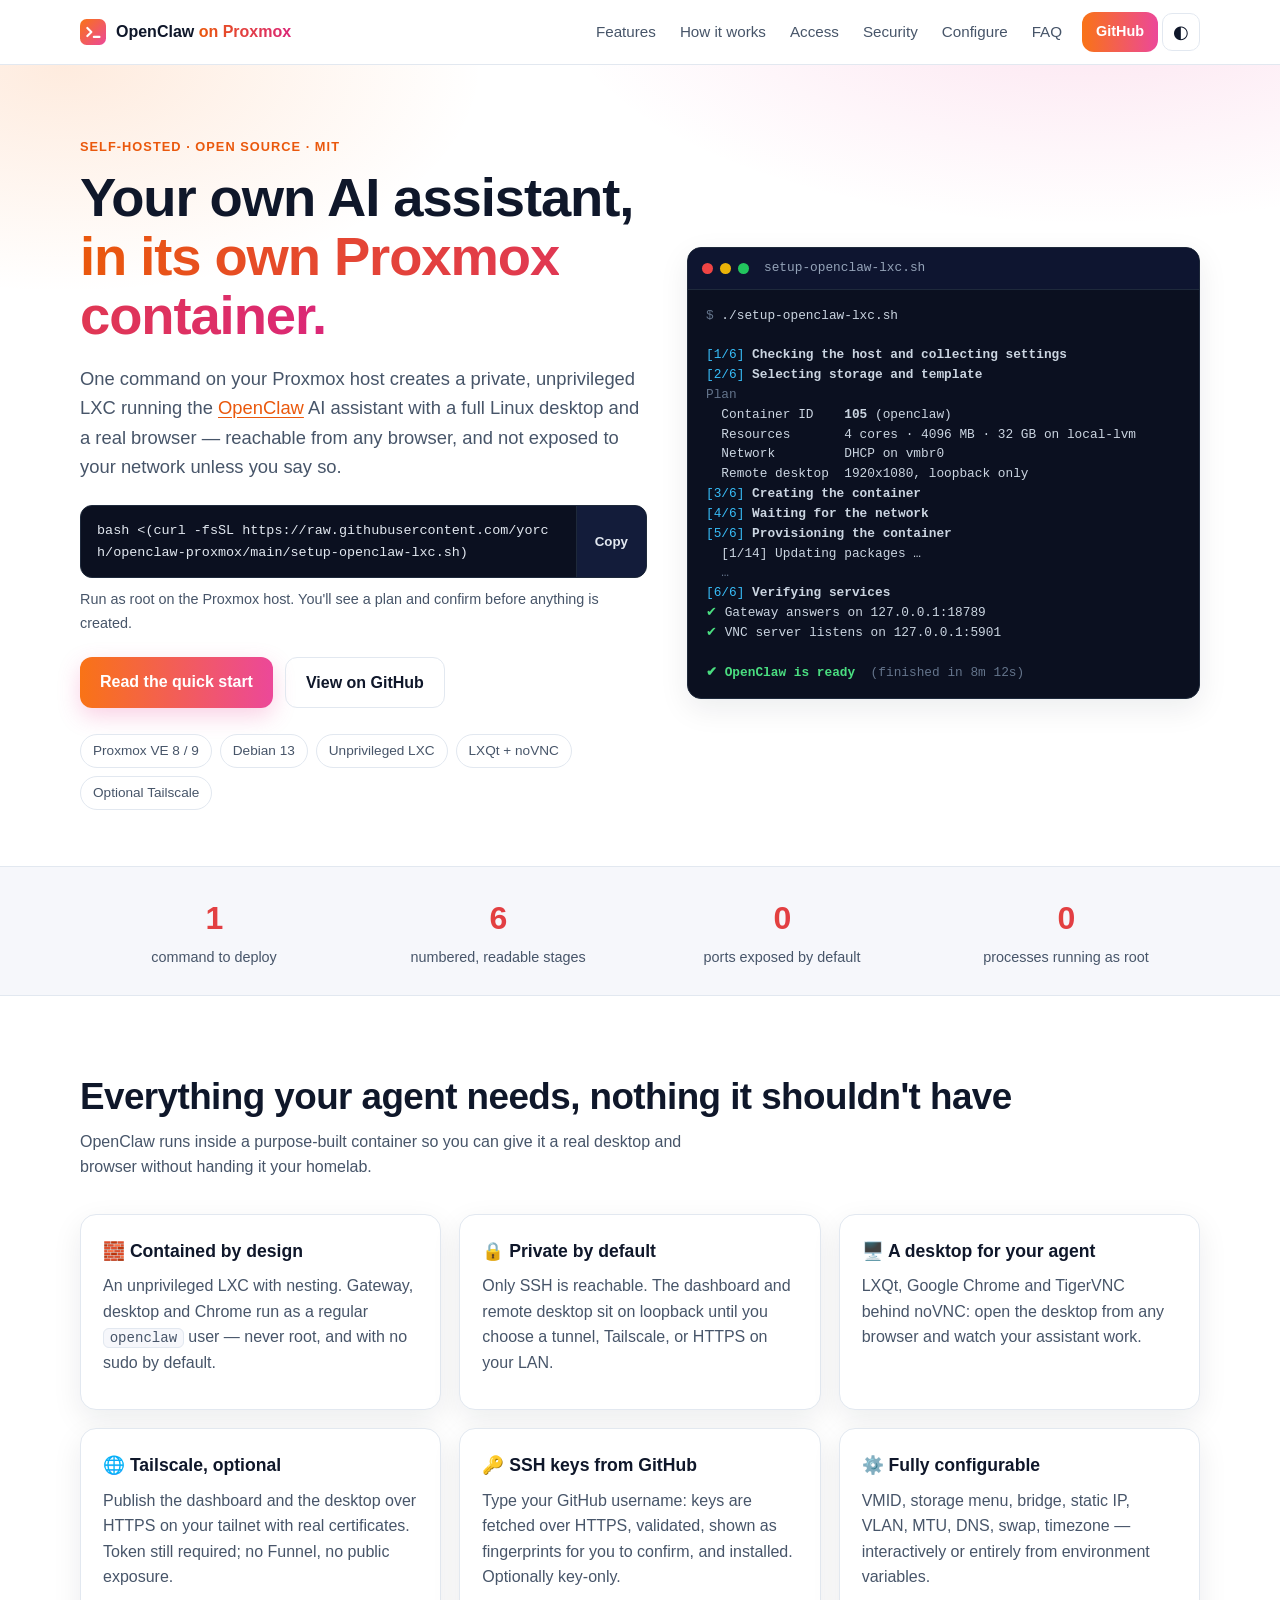
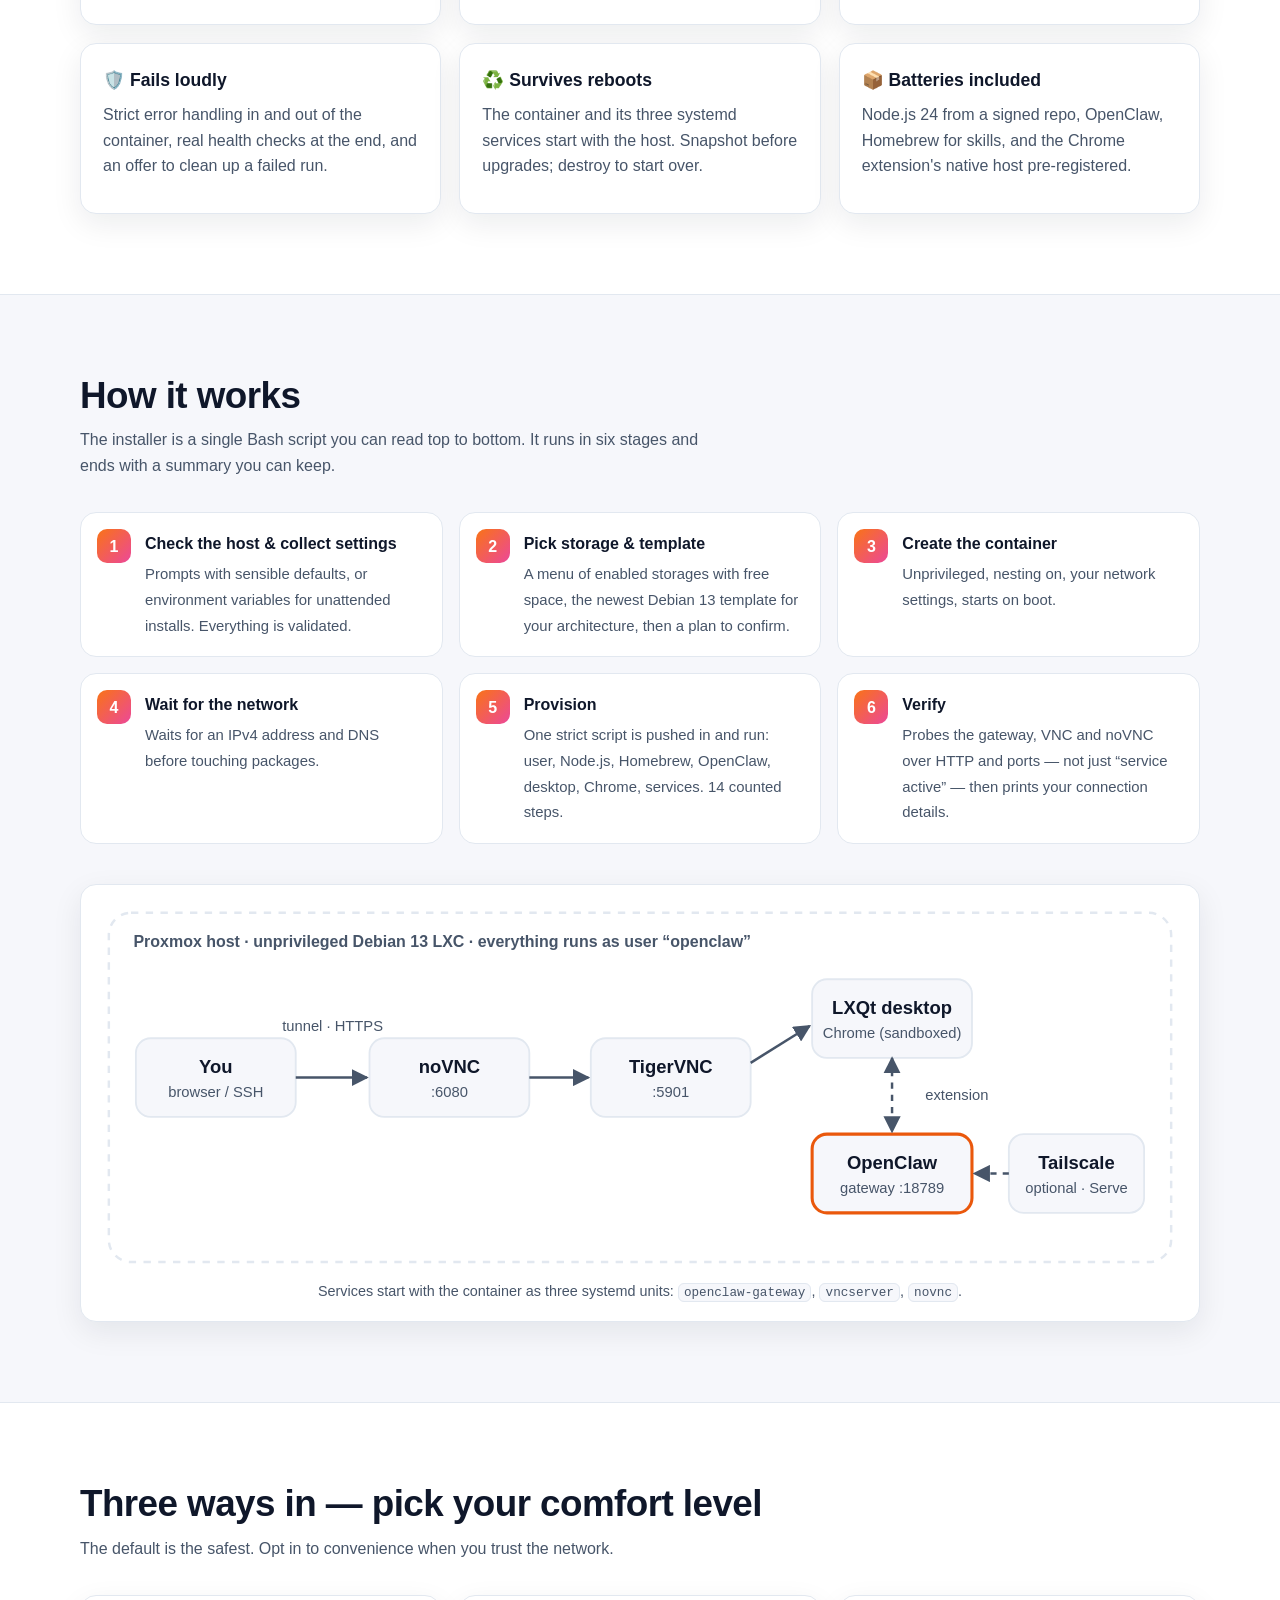
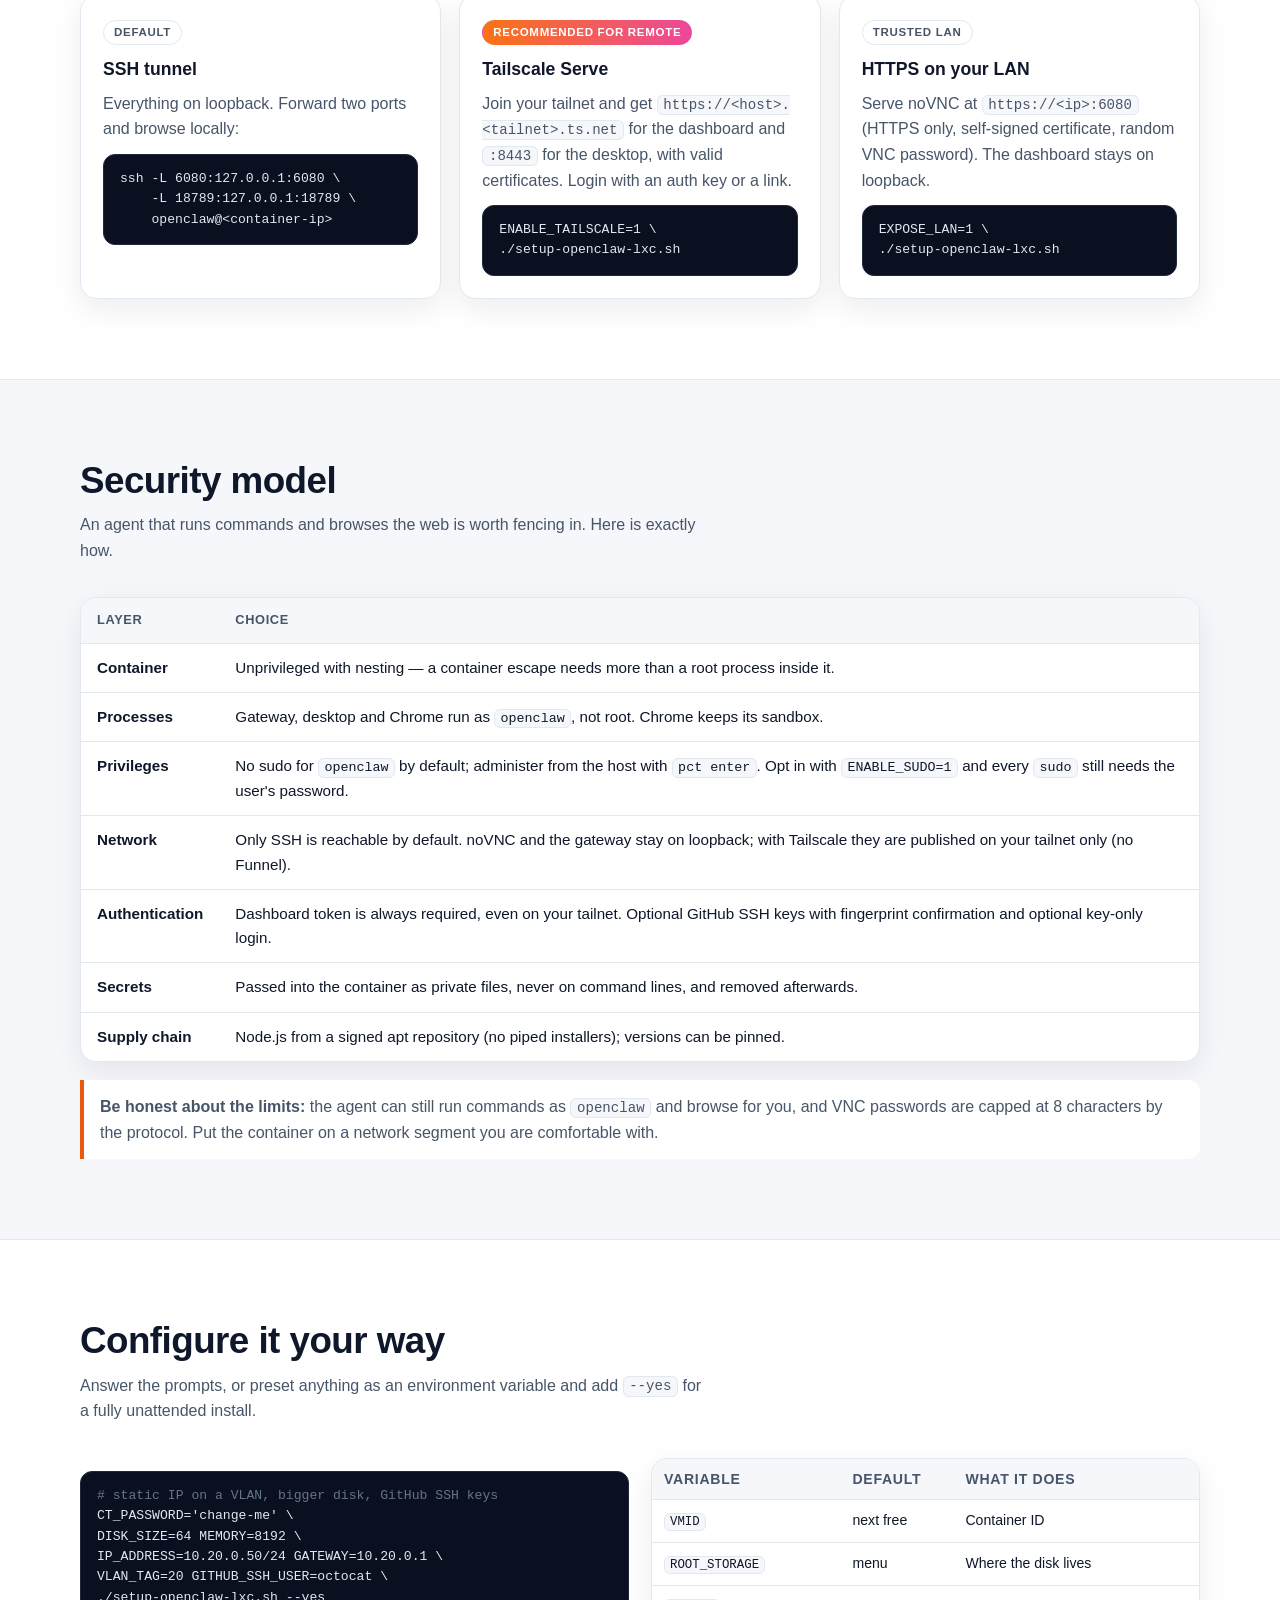
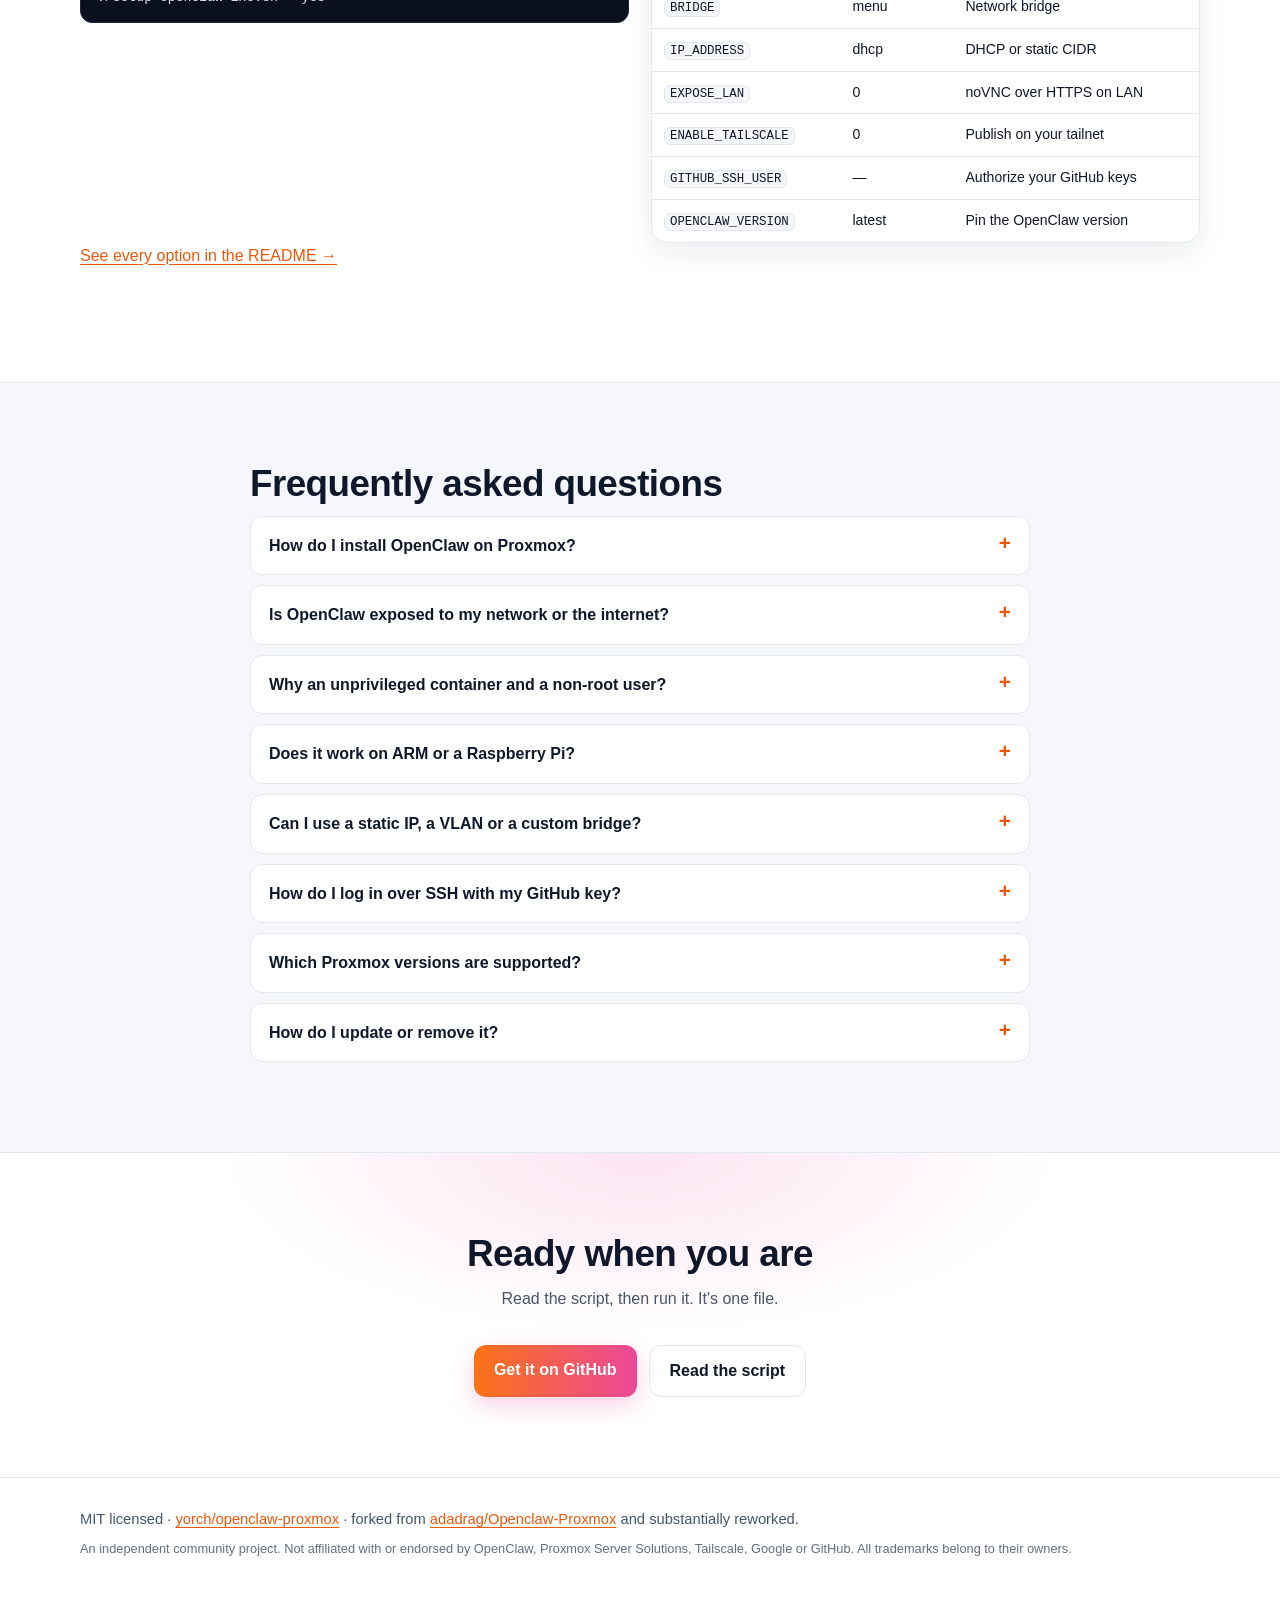
==== commit f755b8c4: "feat: opt-in sudo for the openclaw user Add ENABLE_SUDO (prompt, default 0). When enabled, openclaw " ====
--- a/docs/index.html
+++ b/docs/index.html
@@ -11,6 +11,7 @@
   <meta name="theme-color" content="#0b1020" media="(prefers-color-scheme: dark)">
   <meta name="theme-color" content="#ffffff" media="(prefers-color-scheme: light)">
   <link rel="canonical" href="https://yorch.github.io/openclaw-proxmox/">
+  <meta name="google-site-verification" content="NAUnZsV59olv1fQ1_8z-zoGCUZyZnHVcsLghQUljbEA" />
 
   <meta property="og:type" content="website">
   <meta property="og:site_name" content="OpenClaw on Proxmox">
@@ -72,7 +73,7 @@
           {
             "@type": "Question",
             "name": "Why an unprivileged container and a non-root user?",
-            "acceptedAnswer": { "@type": "Answer", "text": "An AI agent that runs commands and drives a browser should be boxed in. In an unprivileged LXC where everything runs as a regular user with no sudo, a compromised agent or browser does not get root in the container or on the Proxmox host. Chrome keeps its sandbox." }
+            "acceptedAnswer": { "@type": "Answer", "text": "An AI agent that runs commands and drives a browser should be boxed in. In an unprivileged LXC where everything runs as a regular user with no sudo by default, a compromised agent or browser does not get root in the container or on the Proxmox host. Chrome keeps its sandbox." }
           },
           {
             "@type": "Question",
@@ -180,7 +181,7 @@
         <h2>Everything your agent needs, nothing it shouldn't have</h2>
         <p class="sub">OpenClaw runs inside a purpose-built container so you can give it a real desktop and browser without handing it your homelab.</p>
         <div class="grid">
-          <article class="card"><h3>🧱 Contained by design</h3><p>An unprivileged LXC with nesting. Gateway, desktop and Chrome run as a regular <code>openclaw</code> user — never root, and with no sudo.</p></article>
+          <article class="card"><h3>🧱 Contained by design</h3><p>An unprivileged LXC with nesting. Gateway, desktop and Chrome run as a regular <code>openclaw</code> user — never root, and with no sudo by default.</p></article>
           <article class="card"><h3>🔒 Private by default</h3><p>Only SSH is reachable. The dashboard and remote desktop sit on loopback until you choose a tunnel, Tailscale, or HTTPS on your LAN.</p></article>
           <article class="card"><h3>🖥️ A desktop for your agent</h3><p>LXQt, Google Chrome and TigerVNC behind noVNC: open the desktop from any browser and watch your assistant work.</p></article>
           <article class="card"><h3>🌐 Tailscale, optional</h3><p>Publish the dashboard and the desktop over HTTPS on your tailnet with real certificates. Token still required; no Funnel, no public exposure.</p></article>
@@ -260,7 +261,7 @@
             <tbody>
               <tr><th scope="row">Container</th><td>Unprivileged with nesting — a container escape needs more than a root process inside it.</td></tr>
               <tr><th scope="row">Processes</th><td>Gateway, desktop and Chrome run as <code>openclaw</code>, not root. Chrome keeps its sandbox.</td></tr>
-              <tr><th scope="row">Privileges</th><td>No sudo for <code>openclaw</code>. Administer from the host with <code>pct enter</code>.</td></tr>
+              <tr><th scope="row">Privileges</th><td>No sudo for <code>openclaw</code> by default; administer from the host with <code>pct enter</code>. Opt in with <code>ENABLE_SUDO=1</code> and every <code>sudo</code> still needs the user's password.</td></tr>
               <tr><th scope="row">Network</th><td>Only SSH is reachable by default. noVNC and the gateway stay on loopback; with Tailscale they are published on your tailnet only (no Funnel).</td></tr>
               <tr><th scope="row">Authentication</th><td>Dashboard token is always required, even on your tailnet. Optional GitHub SSH keys with fingerprint confirmation and optional key-only login.</td></tr>
               <tr><th scope="row">Secrets</th><td>Passed into the container as private files, never on command lines, and removed afterwards.</td></tr>
@@ -310,7 +311,7 @@
         <h2>Frequently asked questions</h2>
         <details><summary>How do I install OpenClaw on Proxmox?</summary><p>Run the one-line command above as root on your Proxmox host. It asks for a password and a handful of options, shows a plan, and creates an unprivileged Debian 13 LXC with OpenClaw, an LXQt desktop, Chrome and noVNC. It typically takes several minutes.</p></details>
         <details><summary>Is OpenClaw exposed to my network or the internet?</summary><p>No. By default only SSH is reachable; the dashboard and remote desktop listen on the container's loopback. Reach them through an SSH tunnel, publish them privately on your tailnet with Tailscale Serve, or serve noVNC over HTTPS on your LAN. Tailscale Funnel (public internet) is intentionally not set up.</p></details>
-        <details><summary>Why an unprivileged container and a non-root user?</summary><p>So that a compromised agent or browser does not get root — in the container or on the Proxmox host. Everything runs as <code>openclaw</code> with no sudo, and Chrome keeps its sandbox.</p></details>
+        <details><summary>Why an unprivileged container and a non-root user?</summary><p>So that a compromised agent or browser does not get root — in the container or on the Proxmox host. Everything runs as <code>openclaw</code> with no sudo by default, and Chrome keeps its sandbox.</p></details>
         <details><summary>Does it work on ARM or a Raspberry Pi?</summary><p>Not yet. Google Chrome is installed from its amd64 package, so the installer stops early on other architectures.</p></details>
         <details><summary>Can I use a static IP, a VLAN or a custom bridge?</summary><p>Yes — pick the bridge from a menu or set <code>BRIDGE</code>, <code>IP_ADDRESS</code>, <code>GATEWAY</code>, <code>NAMESERVER</code>, <code>SEARCHDOMAIN</code>, <code>VLAN_TAG</code> and <code>MTU</code>. Static settings are validated and an address that already answers ping is refused.</p></details>
         <details><summary>How do I log in over SSH with my GitHub key?</summary><p>Enter your GitHub username when asked (or set <code>GITHUB_SSH_USER</code>). The installer downloads <code>github.com/&lt;user&gt;.keys</code> over HTTPS, validates every key, shows fingerprints for you to confirm and authorizes them for <code>openclaw</code>. Set <code>SSH_DISABLE_PASSWORD=1</code> for key-only login — keep a way in with <code>pct enter</code>.</p></details>
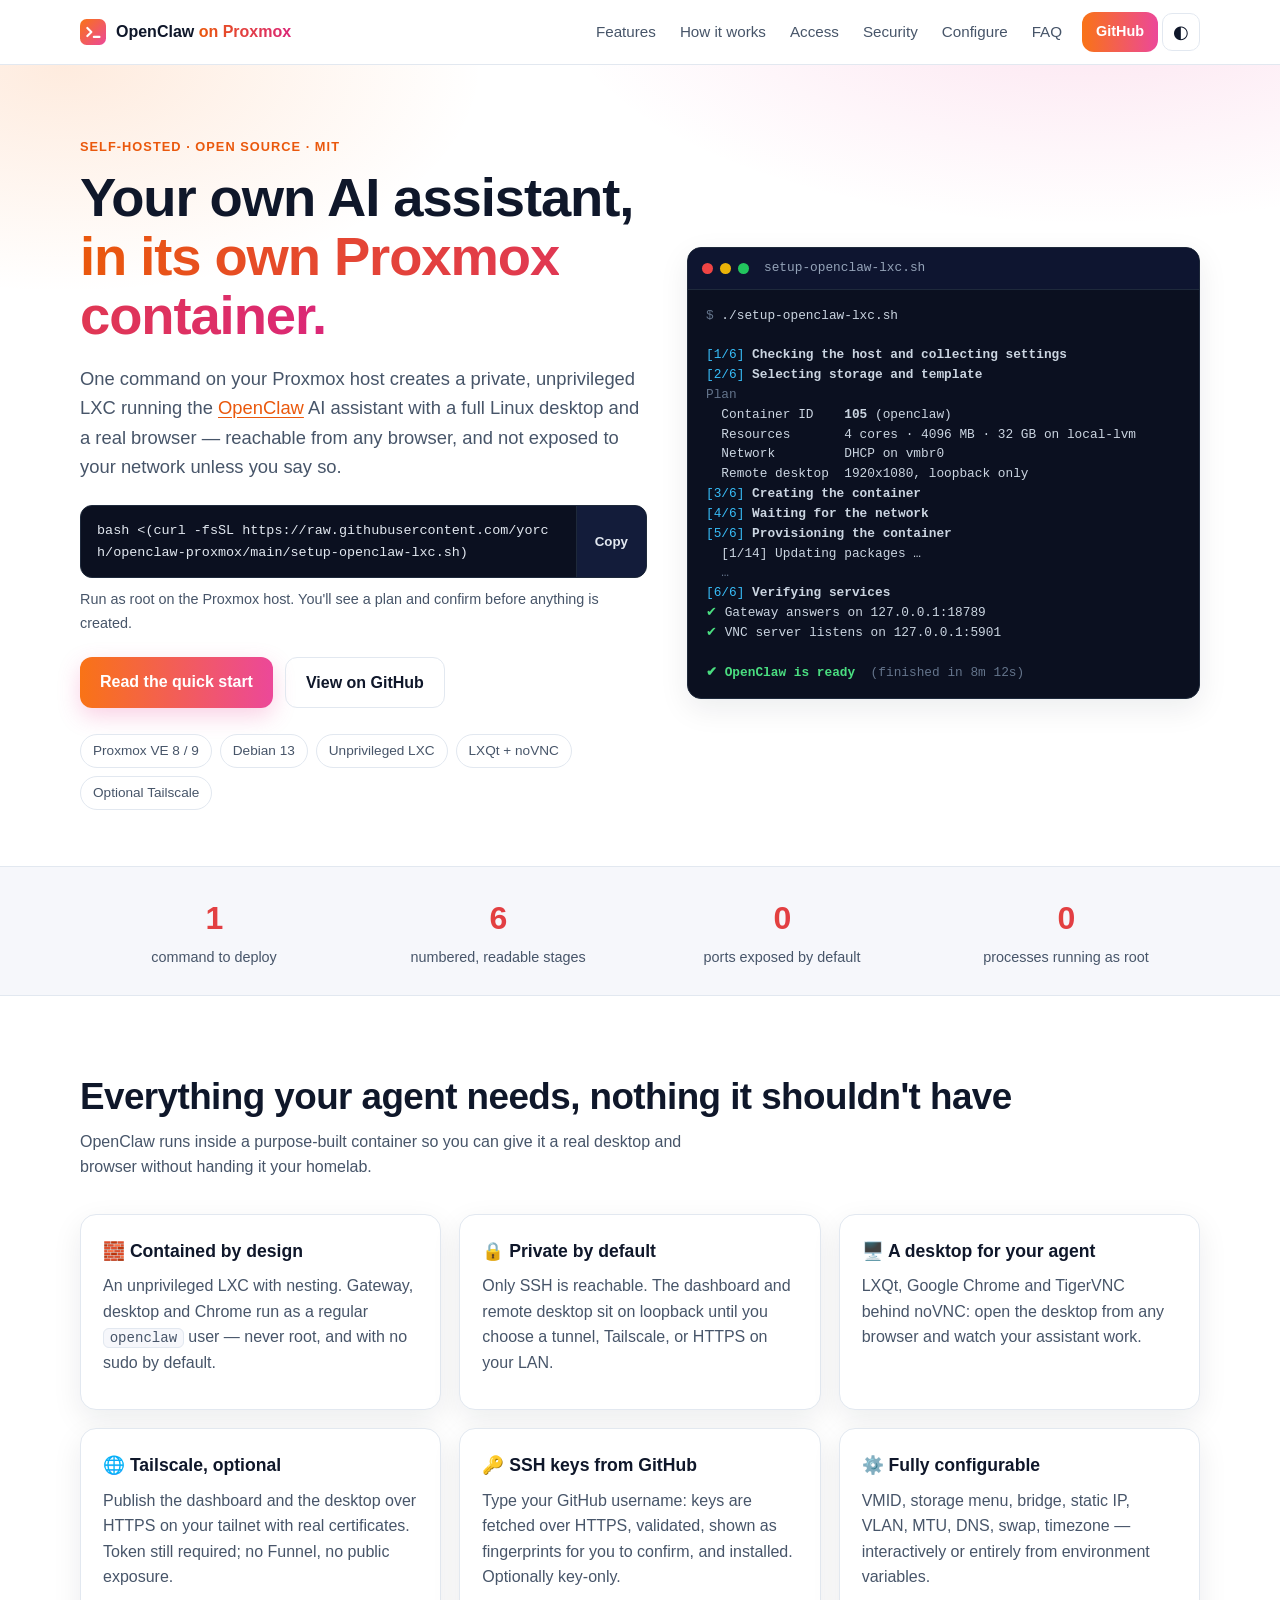
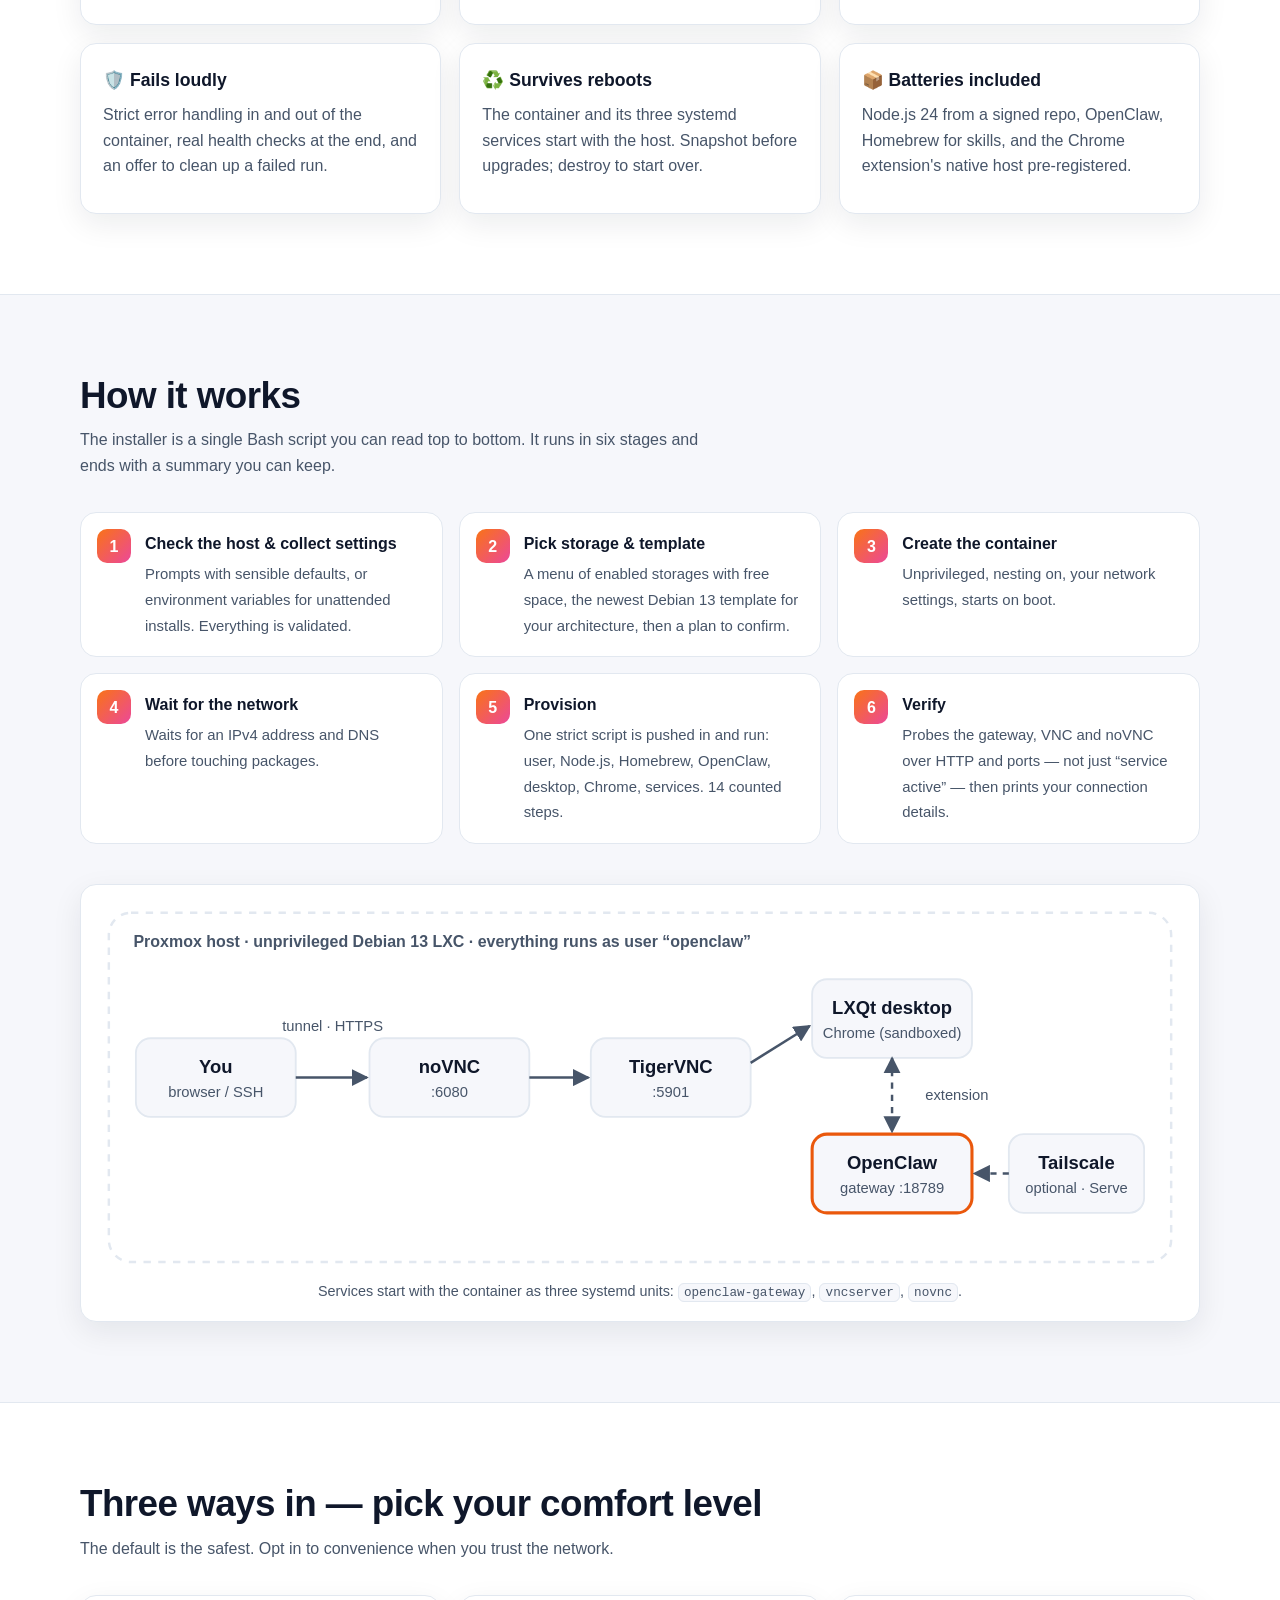
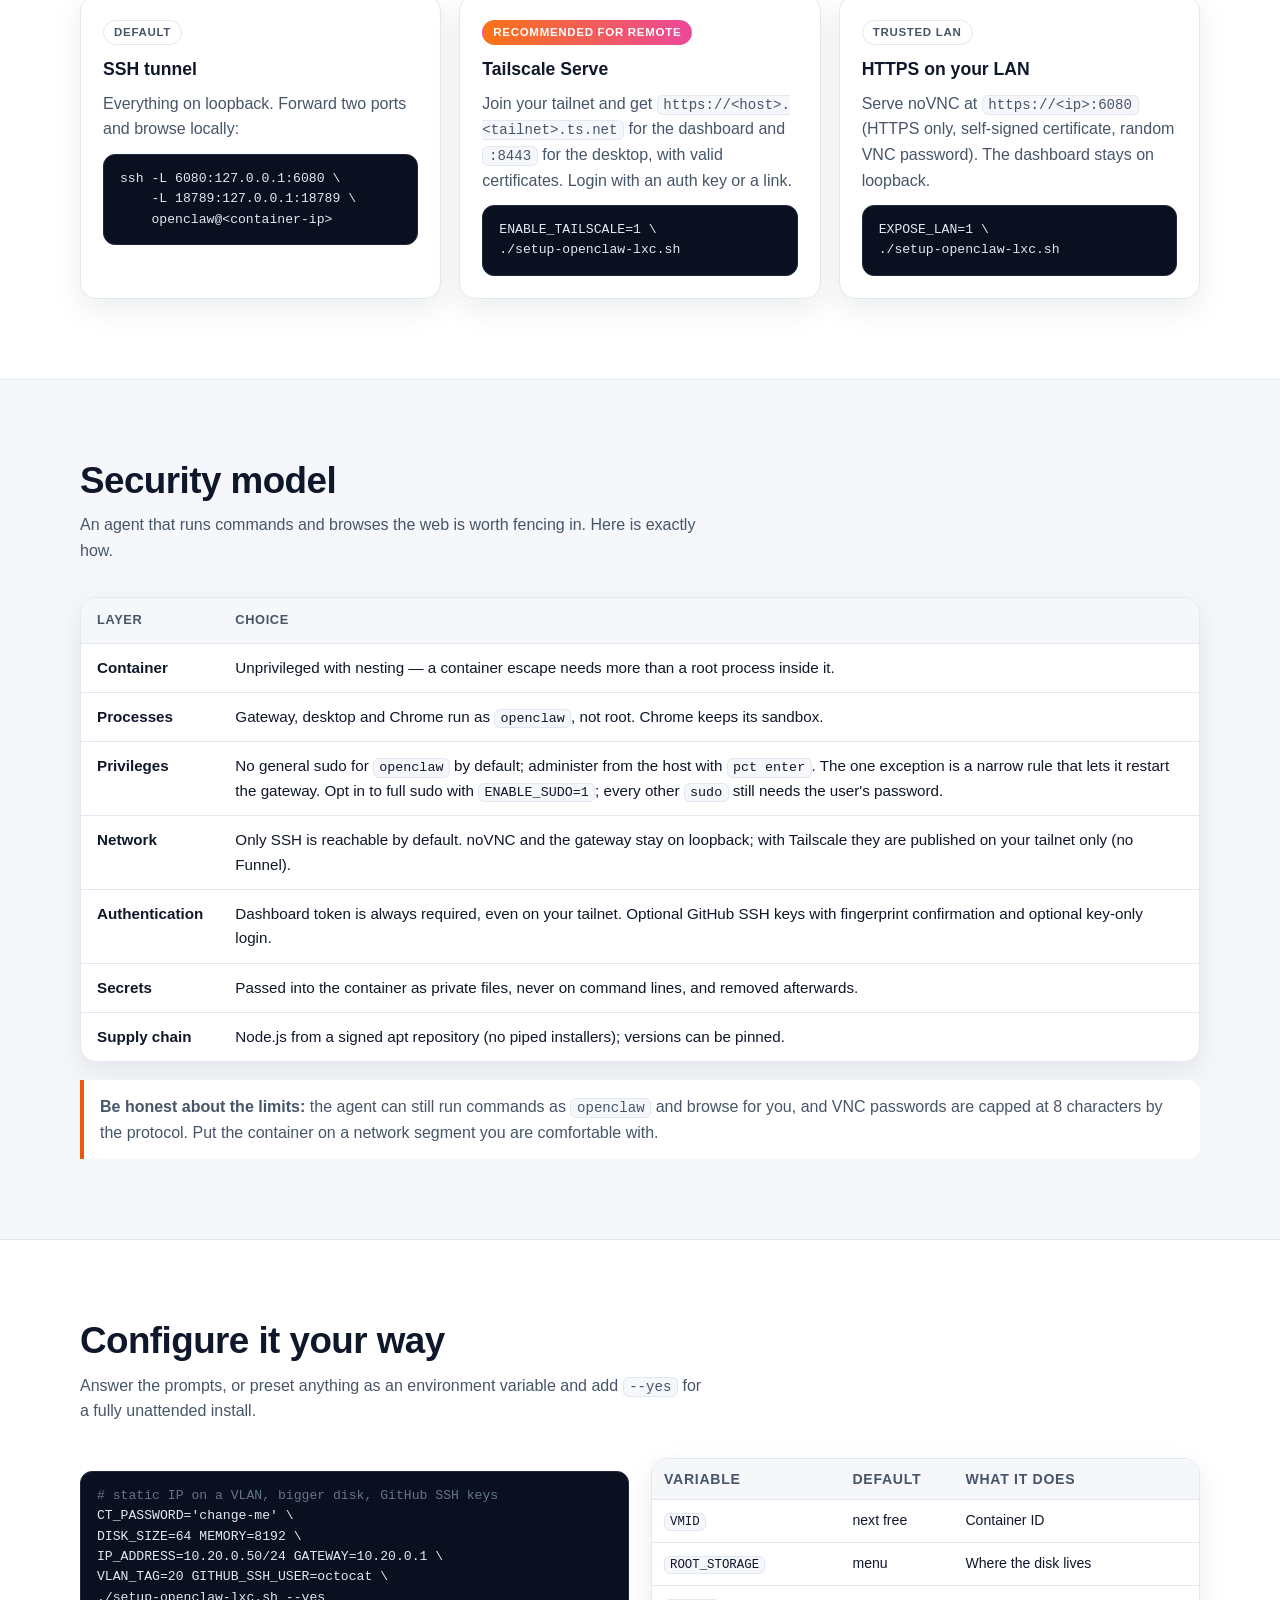
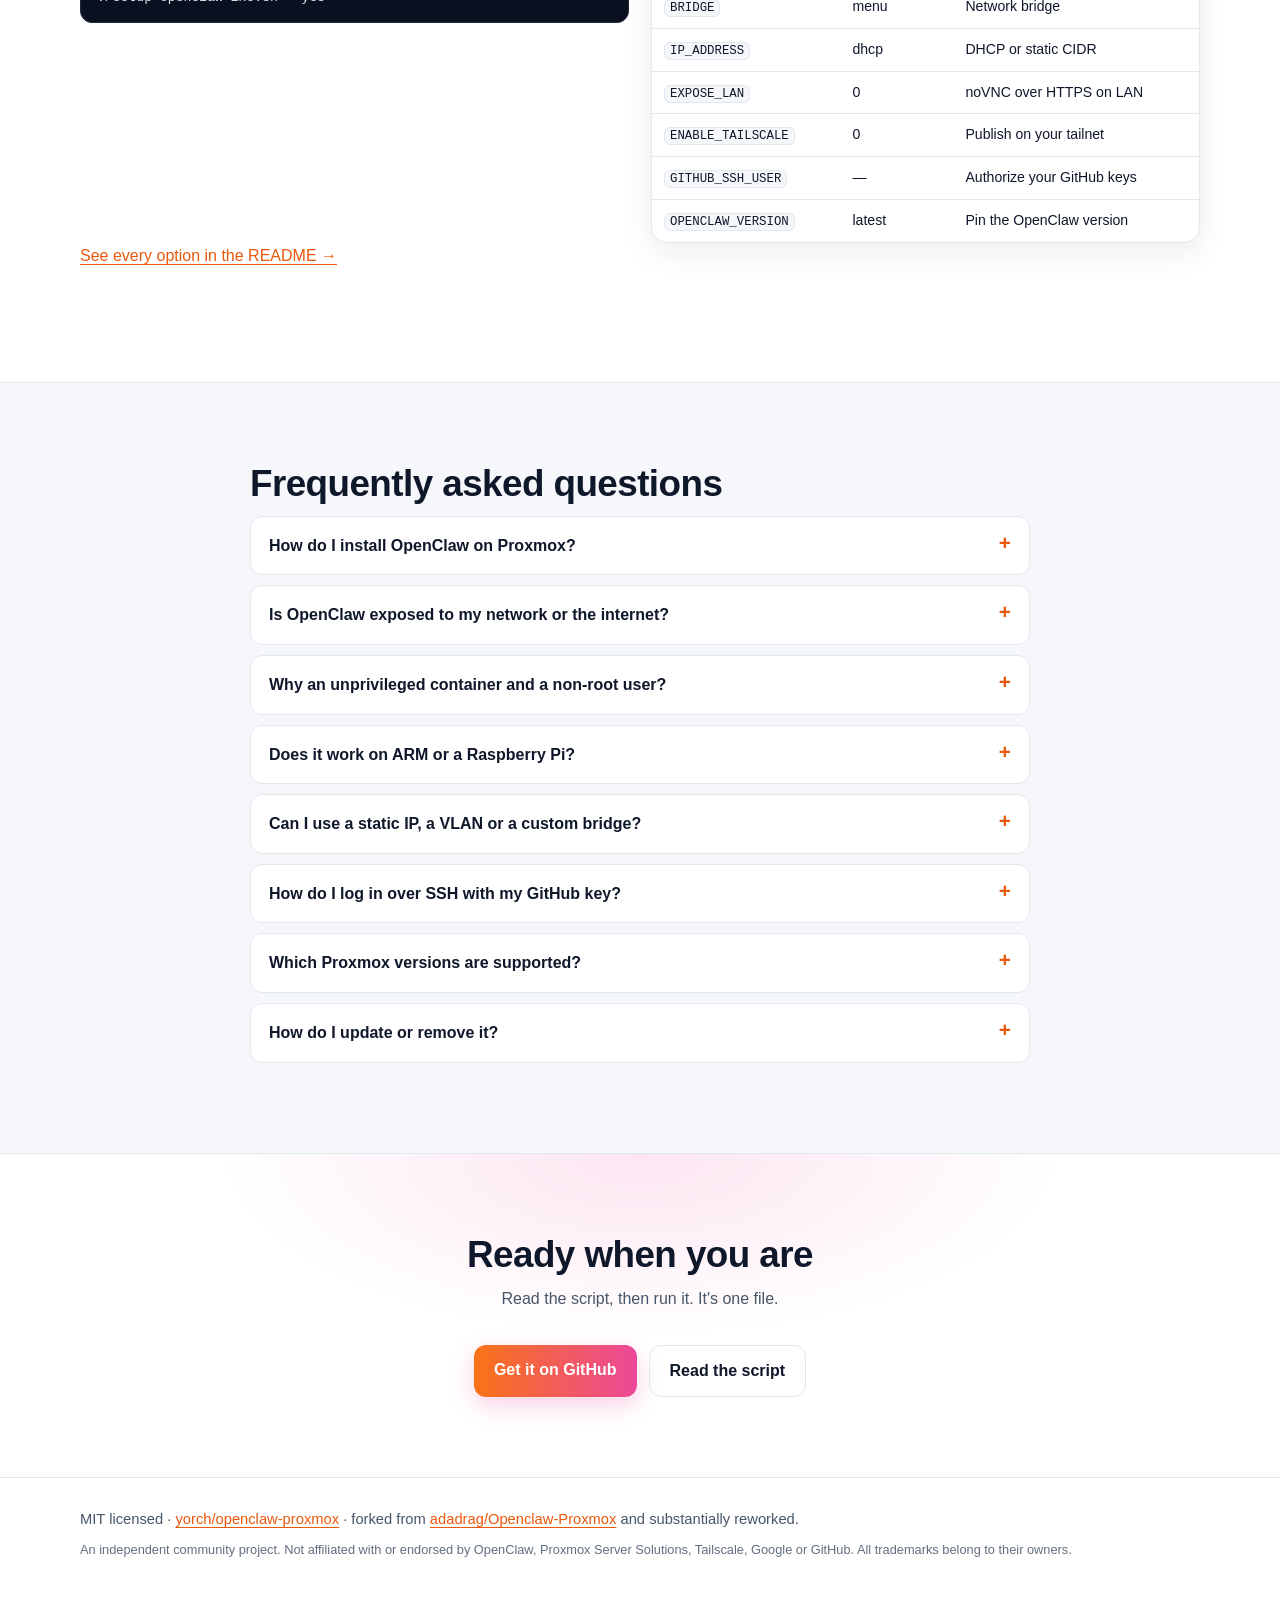
==== commit 51897cac: "feat: let openclaw restart the gateway with a narrow sudo rule `openclaw config set ...` needs a gat" ====
--- a/docs/index.html
+++ b/docs/index.html
@@ -261,7 +261,7 @@
             <tbody>
               <tr><th scope="row">Container</th><td>Unprivileged with nesting — a container escape needs more than a root process inside it.</td></tr>
               <tr><th scope="row">Processes</th><td>Gateway, desktop and Chrome run as <code>openclaw</code>, not root. Chrome keeps its sandbox.</td></tr>
-              <tr><th scope="row">Privileges</th><td>No sudo for <code>openclaw</code> by default; administer from the host with <code>pct enter</code>. Opt in with <code>ENABLE_SUDO=1</code> and every <code>sudo</code> still needs the user's password.</td></tr>
+              <tr><th scope="row">Privileges</th><td>No general sudo for <code>openclaw</code> by default; administer from the host with <code>pct enter</code>. The one exception is a narrow rule that lets it restart the gateway. Opt in to full sudo with <code>ENABLE_SUDO=1</code>; every other <code>sudo</code> still needs the user's password.</td></tr>
               <tr><th scope="row">Network</th><td>Only SSH is reachable by default. noVNC and the gateway stay on loopback; with Tailscale they are published on your tailnet only (no Funnel).</td></tr>
               <tr><th scope="row">Authentication</th><td>Dashboard token is always required, even on your tailnet. Optional GitHub SSH keys with fingerprint confirmation and optional key-only login.</td></tr>
               <tr><th scope="row">Secrets</th><td>Passed into the container as private files, never on command lines, and removed afterwards.</td></tr>
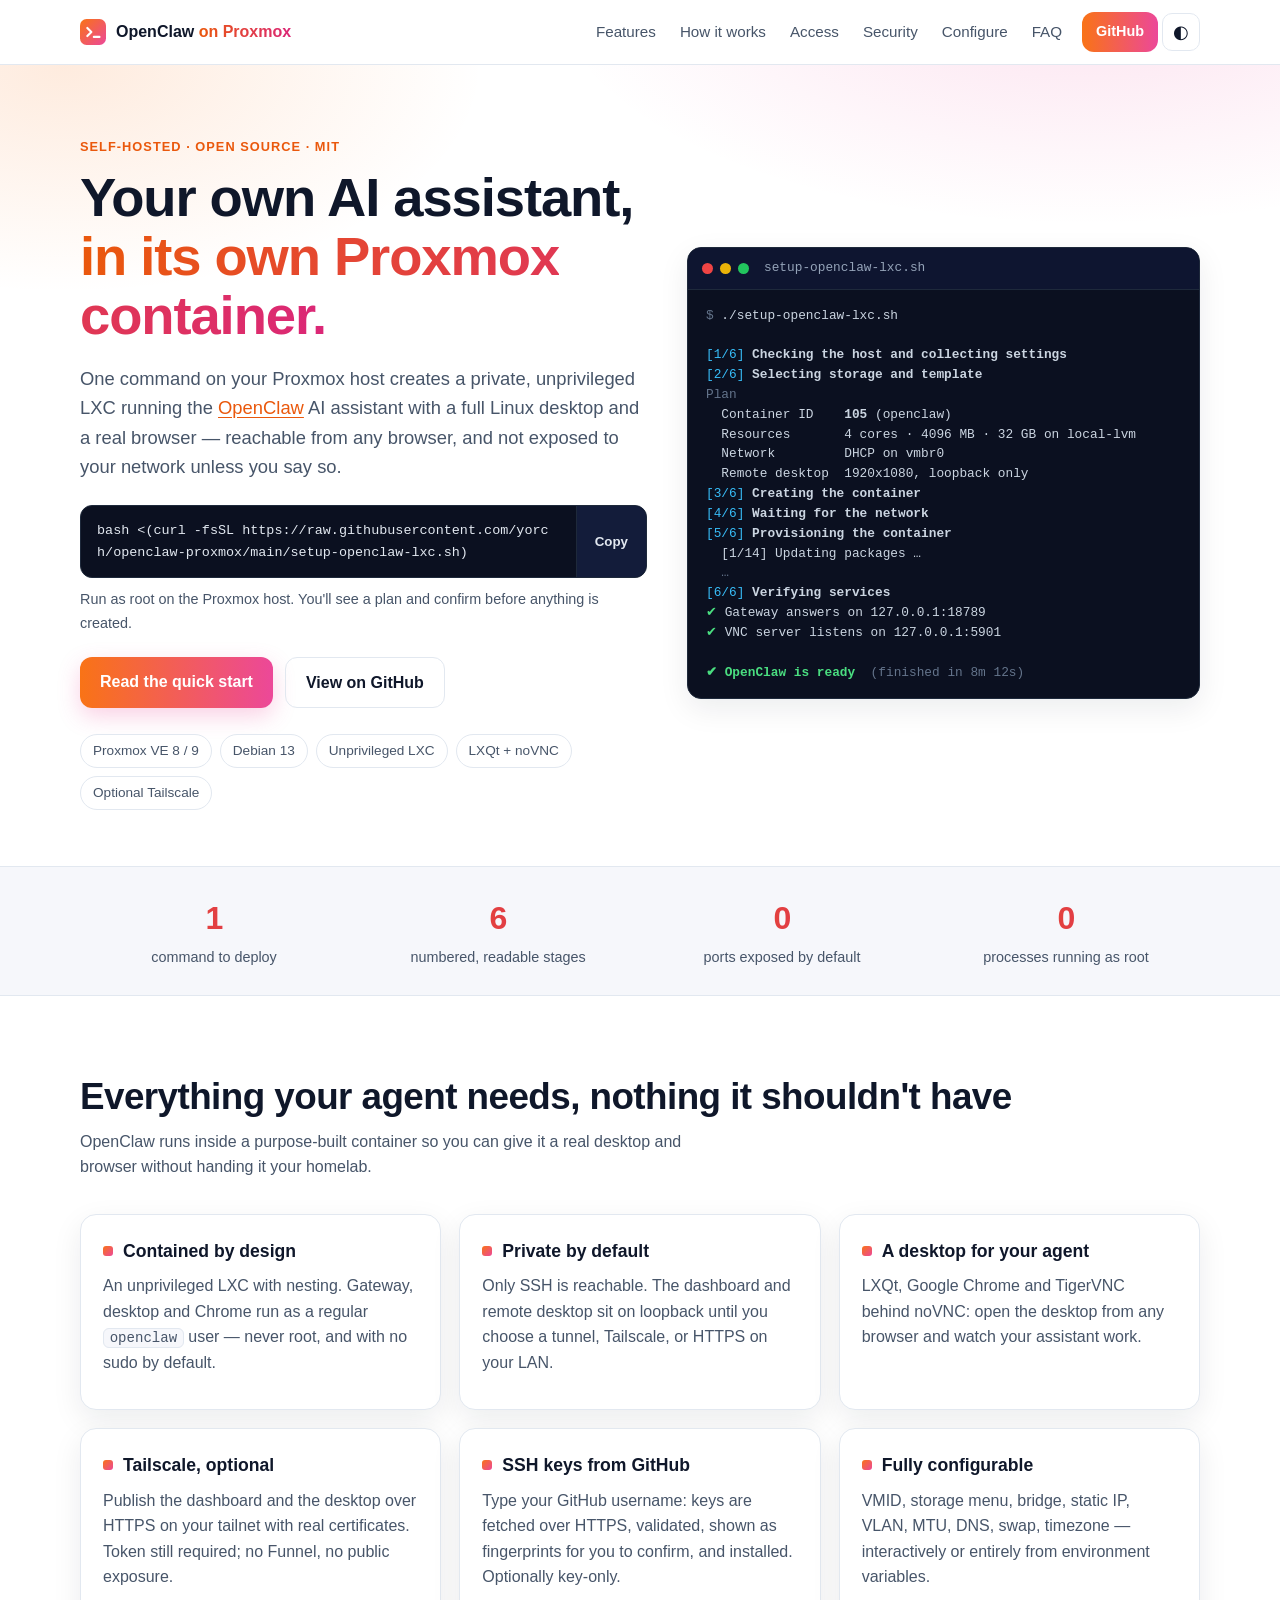
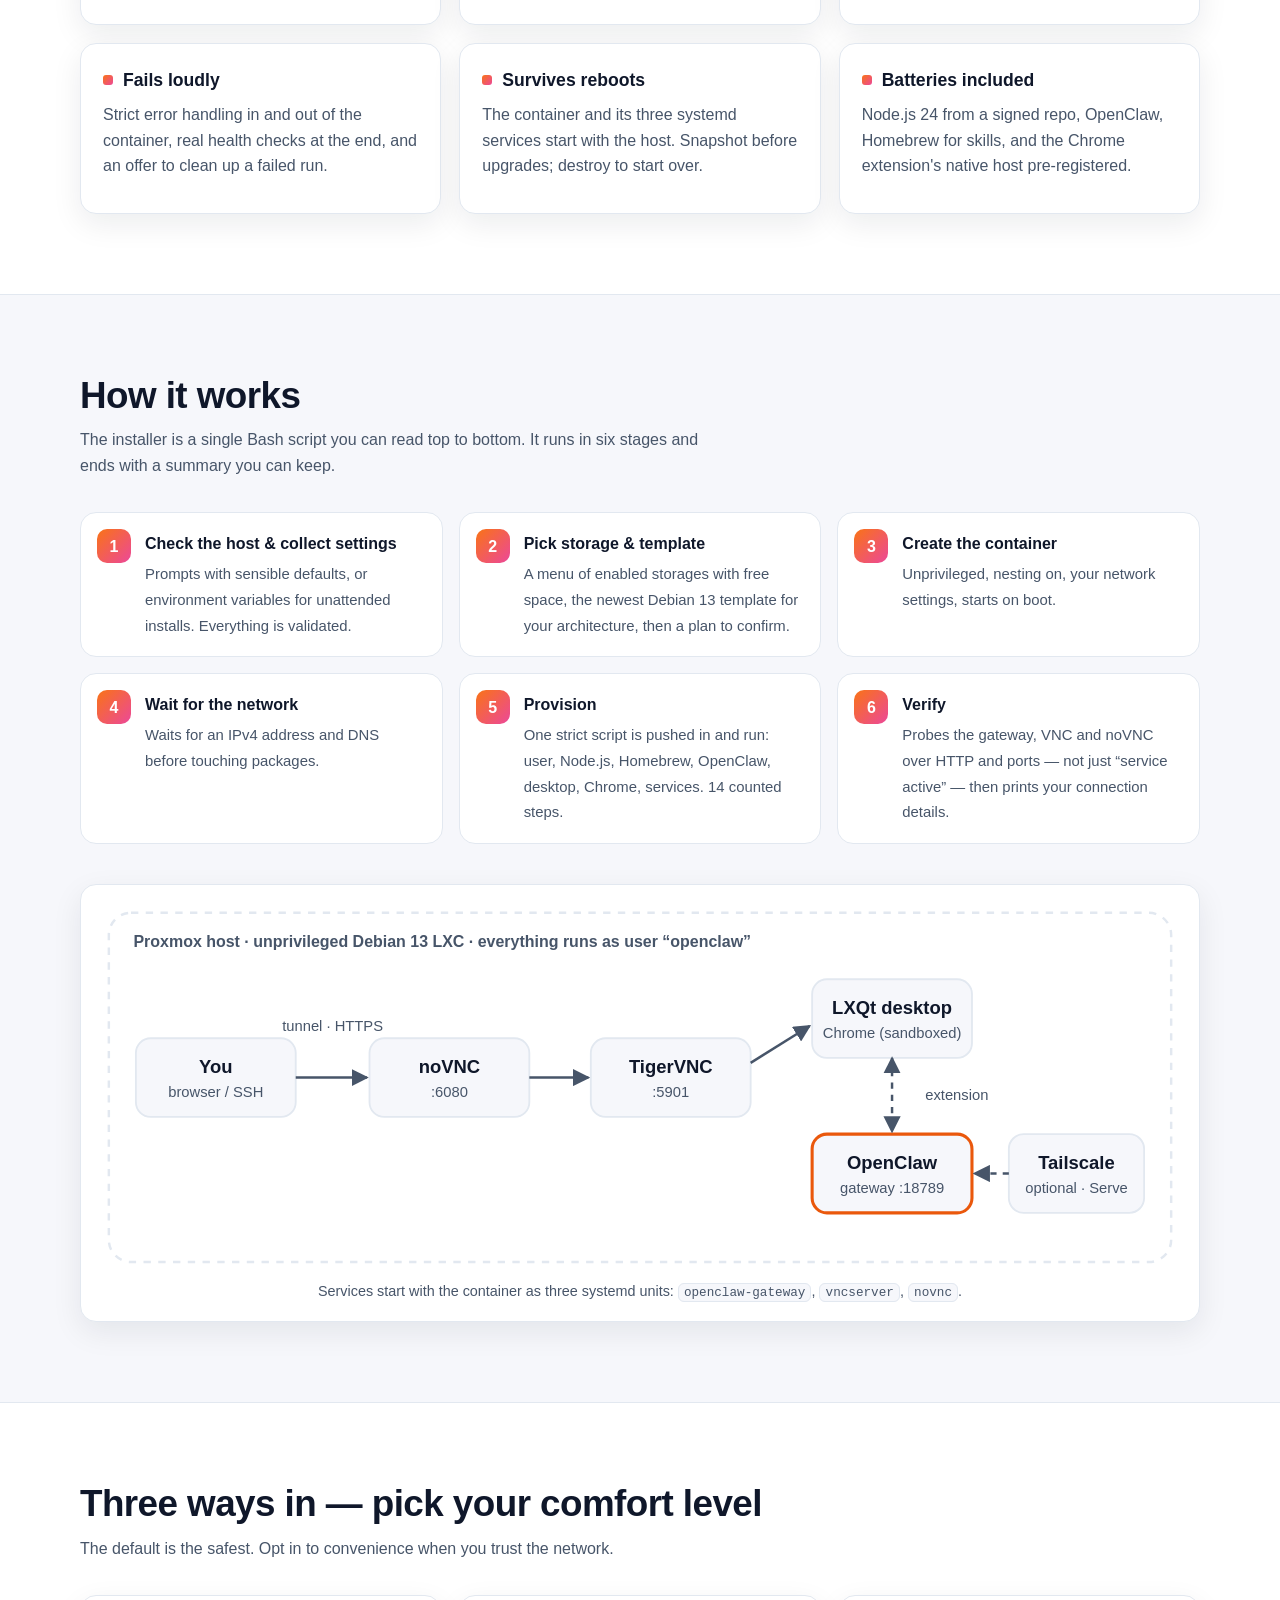
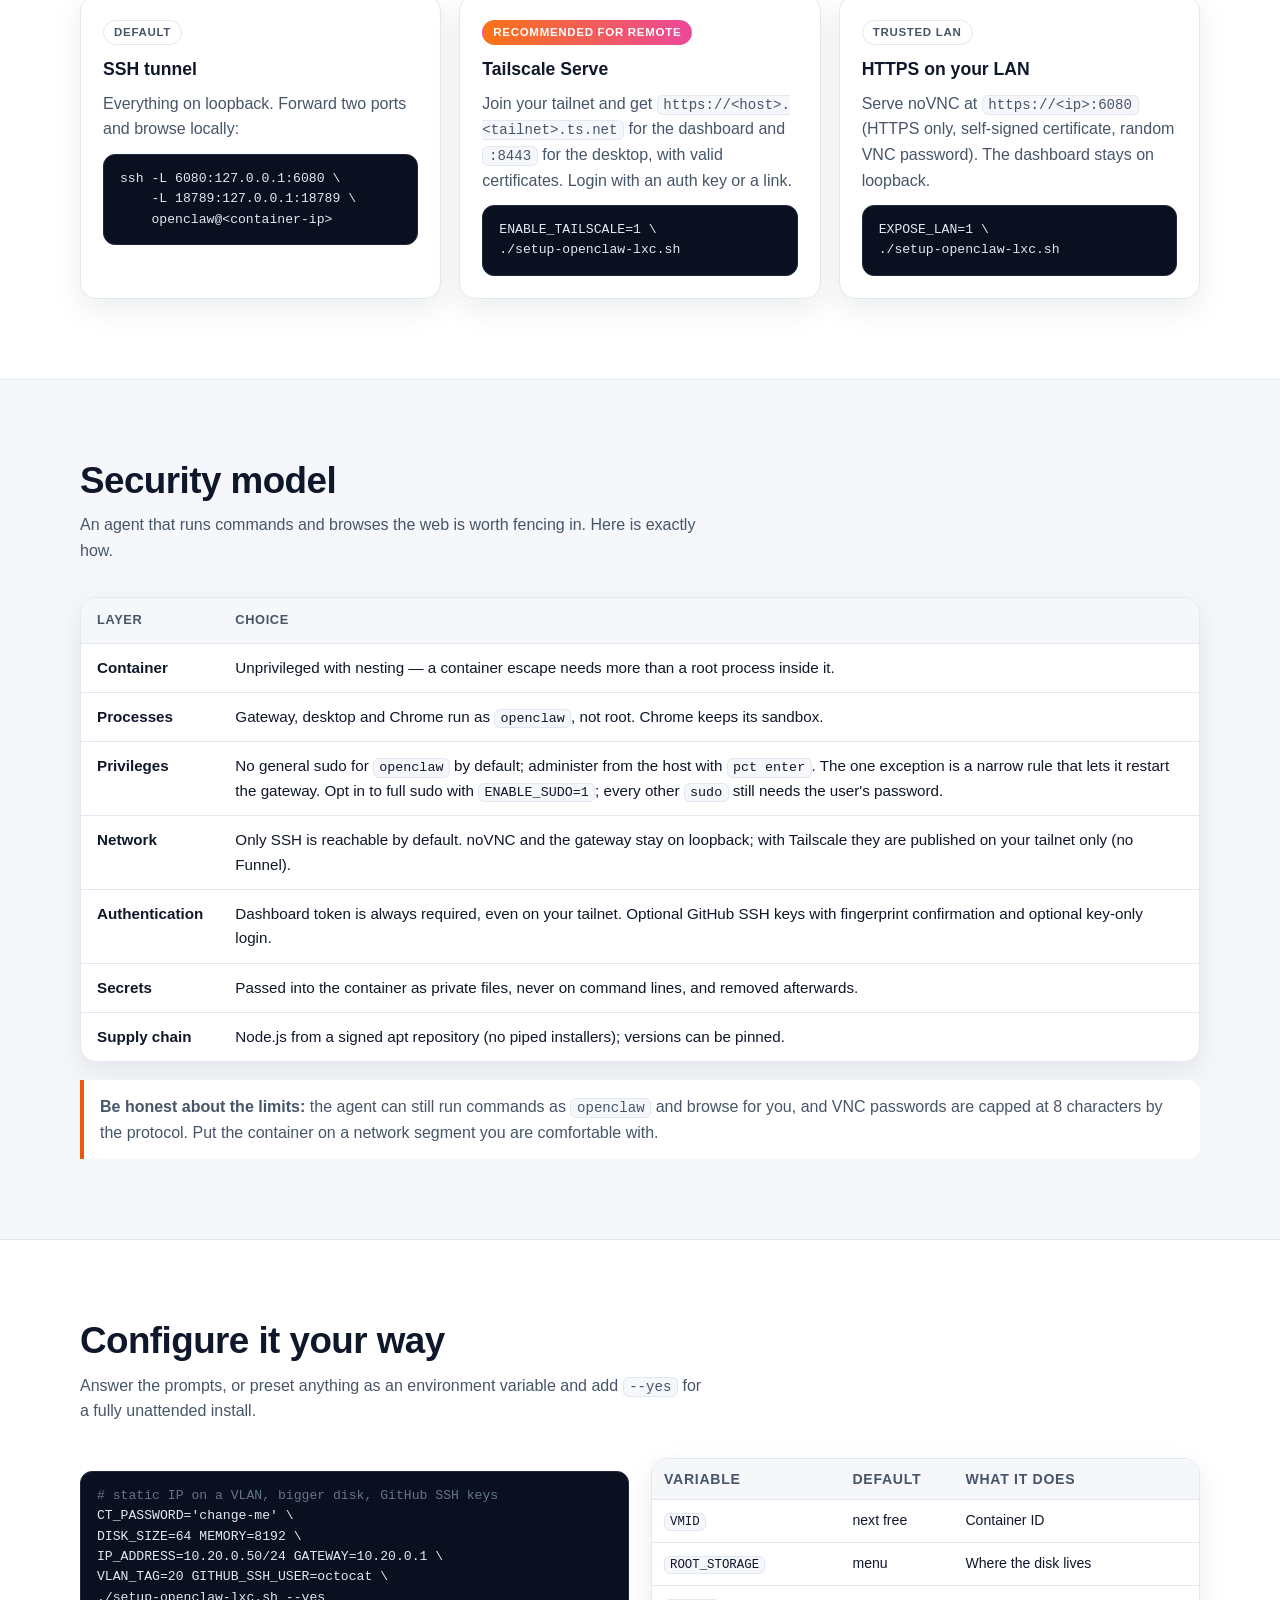
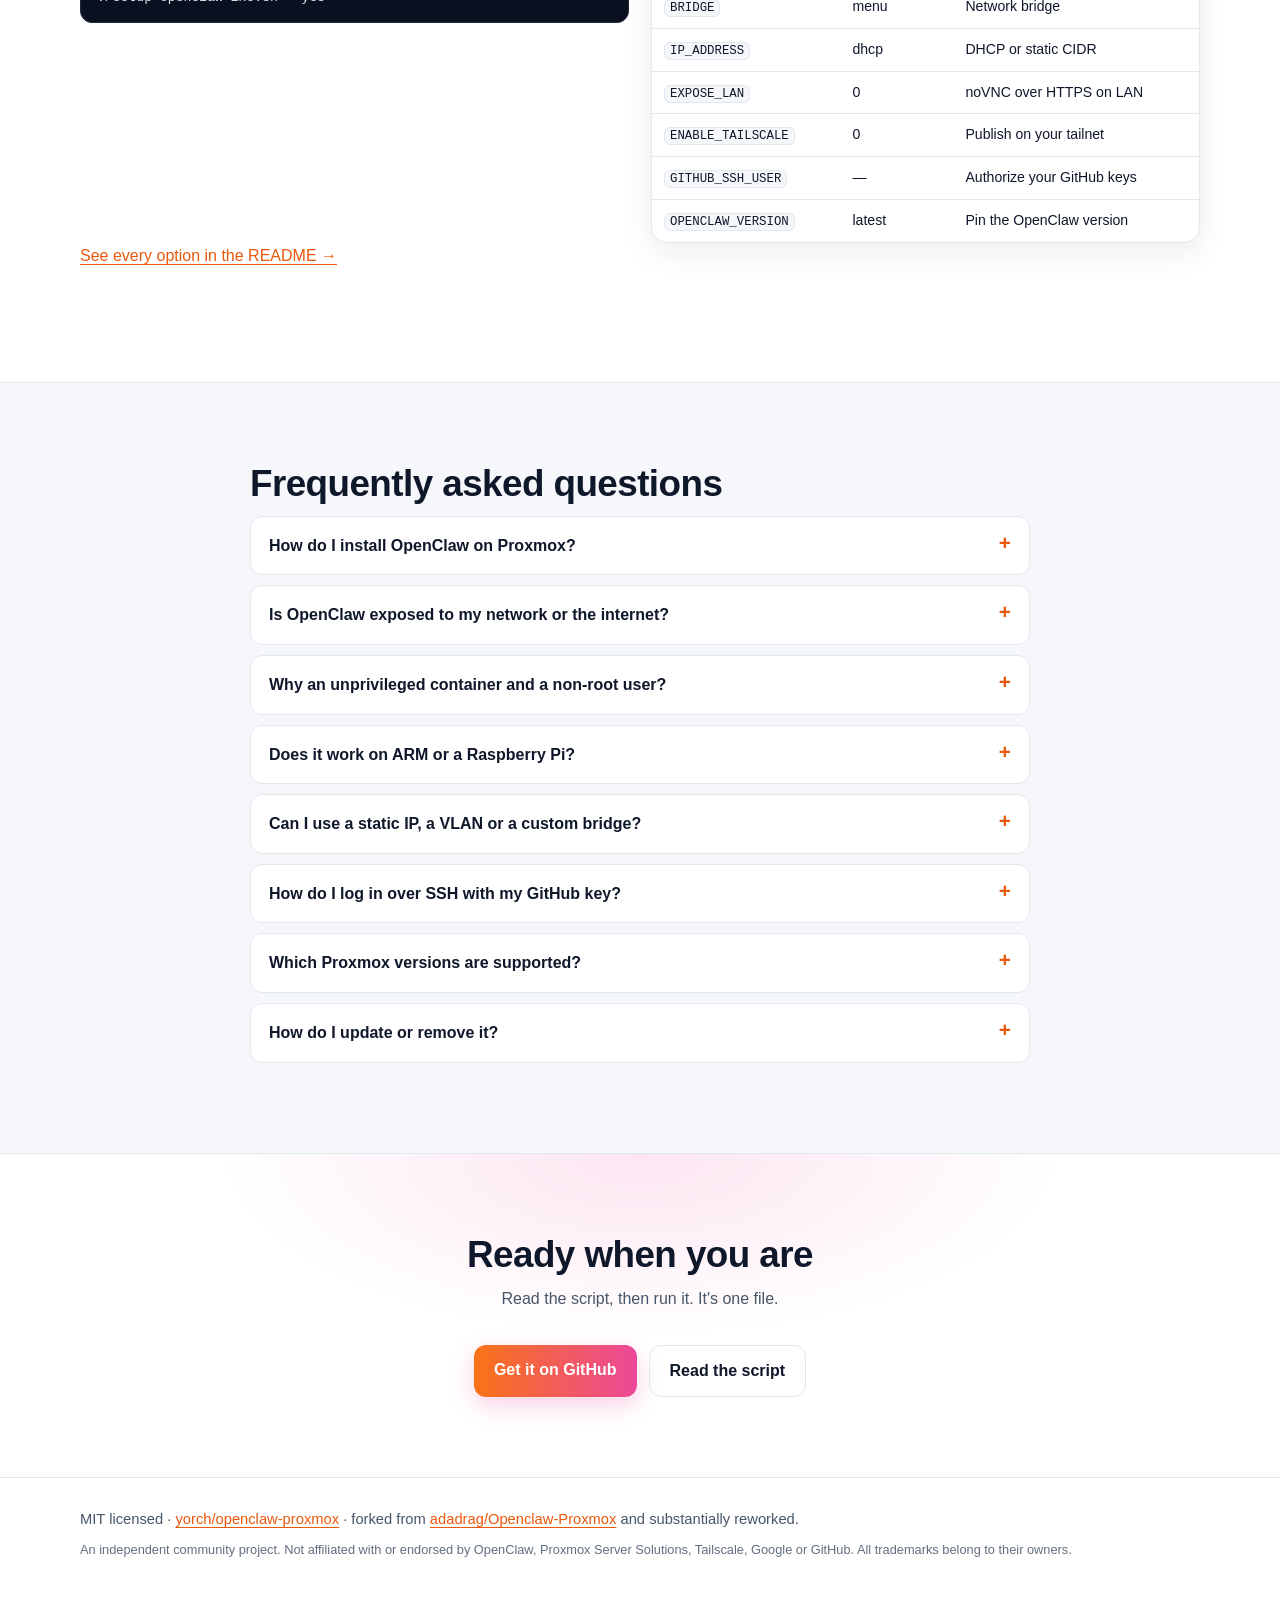
==== commit bd7e29f6: "docs: remove emojis from the website Feature card titles no longer start with emoji; a small gradien" ====
--- a/docs/index.html
+++ b/docs/index.html
@@ -181,15 +181,15 @@
         <h2>Everything your agent needs, nothing it shouldn't have</h2>
         <p class="sub">OpenClaw runs inside a purpose-built container so you can give it a real desktop and browser without handing it your homelab.</p>
         <div class="grid">
-          <article class="card"><h3>🧱 Contained by design</h3><p>An unprivileged LXC with nesting. Gateway, desktop and Chrome run as a regular <code>openclaw</code> user — never root, and with no sudo by default.</p></article>
-          <article class="card"><h3>🔒 Private by default</h3><p>Only SSH is reachable. The dashboard and remote desktop sit on loopback until you choose a tunnel, Tailscale, or HTTPS on your LAN.</p></article>
-          <article class="card"><h3>🖥️ A desktop for your agent</h3><p>LXQt, Google Chrome and TigerVNC behind noVNC: open the desktop from any browser and watch your assistant work.</p></article>
-          <article class="card"><h3>🌐 Tailscale, optional</h3><p>Publish the dashboard and the desktop over HTTPS on your tailnet with real certificates. Token still required; no Funnel, no public exposure.</p></article>
-          <article class="card"><h3>🔑 SSH keys from GitHub</h3><p>Type your GitHub username: keys are fetched over HTTPS, validated, shown as fingerprints for you to confirm, and installed. Optionally key-only.</p></article>
-          <article class="card"><h3>⚙️ Fully configurable</h3><p>VMID, storage menu, bridge, static IP, VLAN, MTU, DNS, swap, timezone — interactively or entirely from environment variables.</p></article>
-          <article class="card"><h3>🛡️ Fails loudly</h3><p>Strict error handling in and out of the container, real health checks at the end, and an offer to clean up a failed run.</p></article>
-          <article class="card"><h3>♻️ Survives reboots</h3><p>The container and its three systemd services start with the host. Snapshot before upgrades; destroy to start over.</p></article>
-          <article class="card"><h3>📦 Batteries included</h3><p>Node.js 24 from a signed repo, OpenClaw, Homebrew for skills, and the Chrome extension's native host pre-registered.</p></article>
+          <article class="card"><h3>Contained by design</h3><p>An unprivileged LXC with nesting. Gateway, desktop and Chrome run as a regular <code>openclaw</code> user — never root, and with no sudo by default.</p></article>
+          <article class="card"><h3>Private by default</h3><p>Only SSH is reachable. The dashboard and remote desktop sit on loopback until you choose a tunnel, Tailscale, or HTTPS on your LAN.</p></article>
+          <article class="card"><h3>A desktop for your agent</h3><p>LXQt, Google Chrome and TigerVNC behind noVNC: open the desktop from any browser and watch your assistant work.</p></article>
+          <article class="card"><h3>Tailscale, optional</h3><p>Publish the dashboard and the desktop over HTTPS on your tailnet with real certificates. Token still required; no Funnel, no public exposure.</p></article>
+          <article class="card"><h3>SSH keys from GitHub</h3><p>Type your GitHub username: keys are fetched over HTTPS, validated, shown as fingerprints for you to confirm, and installed. Optionally key-only.</p></article>
+          <article class="card"><h3>Fully configurable</h3><p>VMID, storage menu, bridge, static IP, VLAN, MTU, DNS, swap, timezone — interactively or entirely from environment variables.</p></article>
+          <article class="card"><h3>Fails loudly</h3><p>Strict error handling in and out of the container, real health checks at the end, and an offer to clean up a failed run.</p></article>
+          <article class="card"><h3>Survives reboots</h3><p>The container and its three systemd services start with the host. Snapshot before upgrades; destroy to start over.</p></article>
+          <article class="card"><h3>Batteries included</h3><p>Node.js 24 from a signed repo, OpenClaw, Homebrew for skills, and the Chrome extension's native host pre-registered.</p></article>
         </div>
       </div>
     </section>
--- a/docs/assets/style.css
+++ b/docs/assets/style.css
@@ -98,6 +98,7 @@
 .grid { display: grid; grid-template-columns: repeat(3, 1fr); gap: 18px; }
 .card { background: var(--card); border: 1px solid var(--line); border-radius: var(--radius); padding: 22px; box-shadow: var(--shadow); position: relative; }
 .card p { color: var(--muted); margin: 0 0 12px; }
+#features .card h3::before { content: ""; display: inline-block; width: 10px; height: 10px; margin-right: 10px; border-radius: 3px; background: linear-gradient(135deg, #f97316, #ec4899); vertical-align: 1px; }
 .card pre { margin: 0; }
 .tag { display: inline-block; font-size: .72rem; font-weight: 700; letter-spacing: .06em; text-transform: uppercase; color: var(--muted); border: 1px solid var(--line); border-radius: 999px; padding: 2px 10px; margin-bottom: 10px; }
 .t-hot { color: #fff; border-color: transparent; background: linear-gradient(90deg, #f97316, #ec4899); }
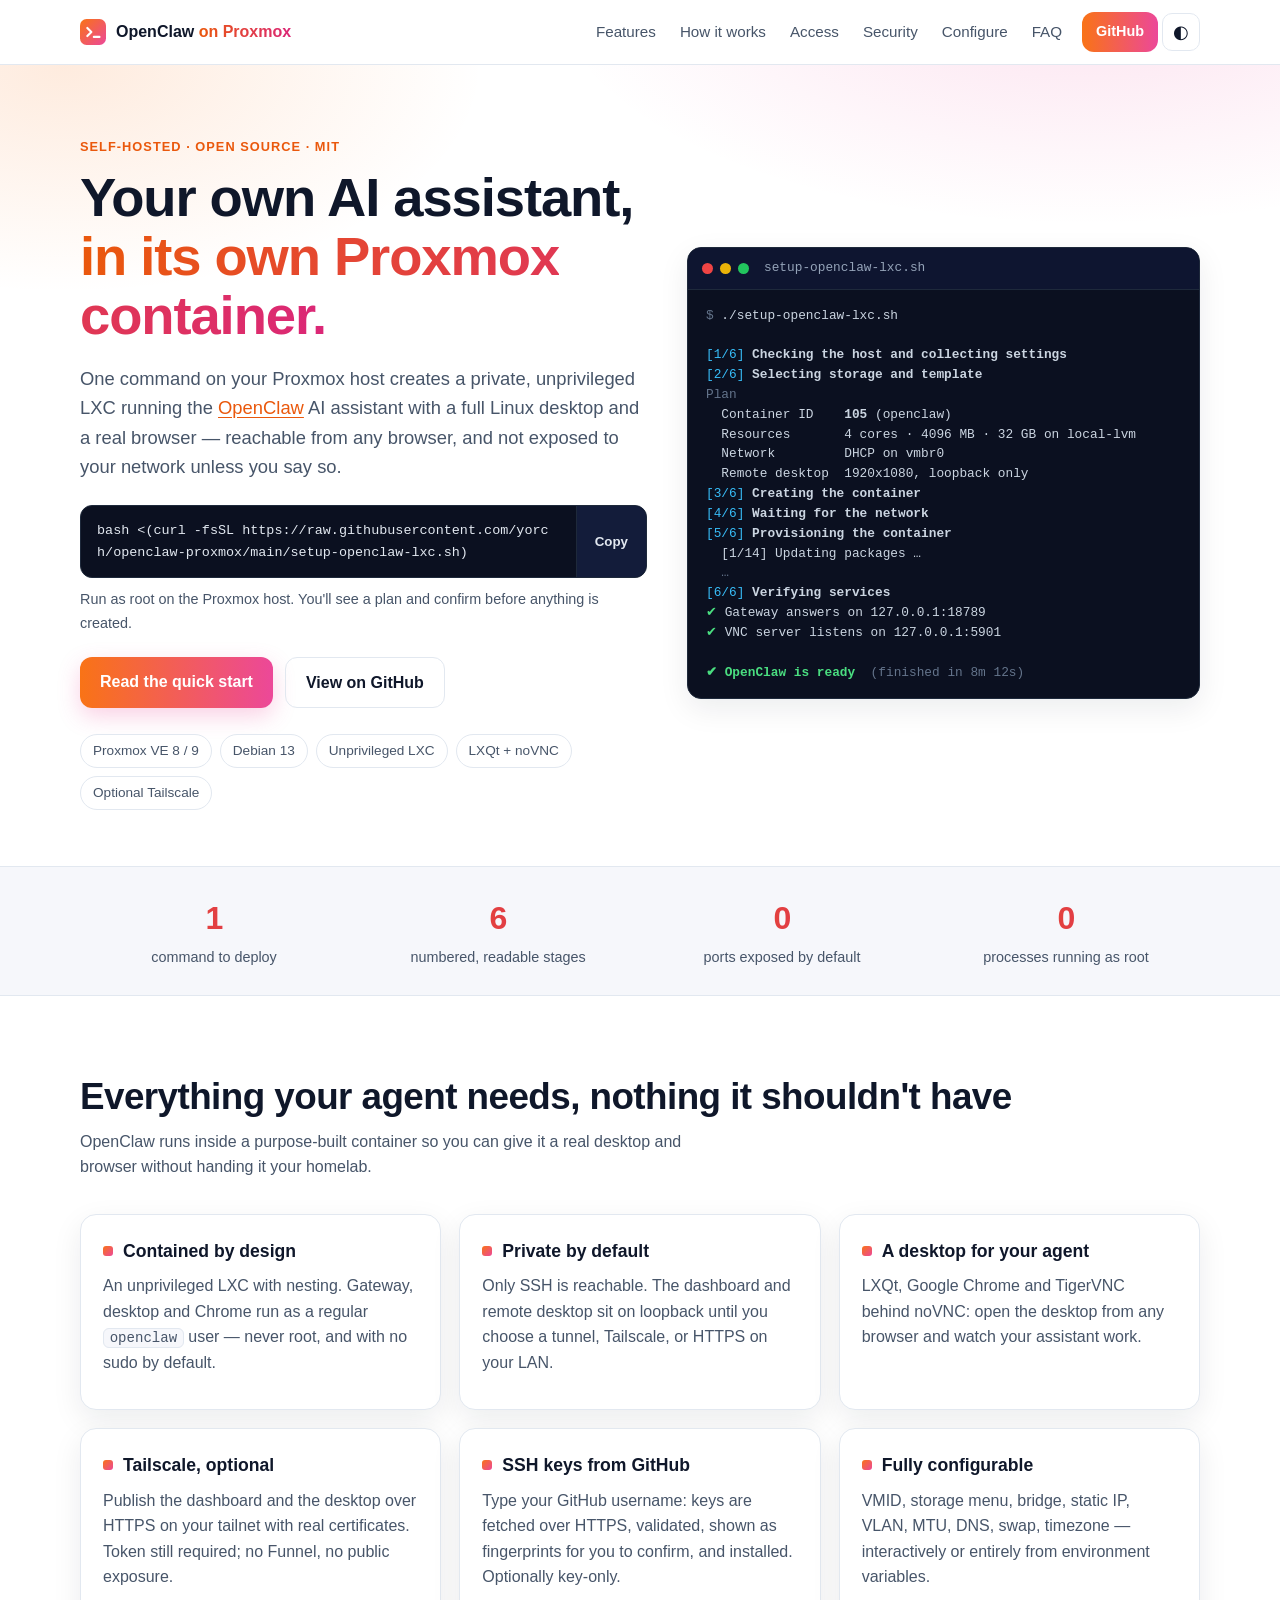
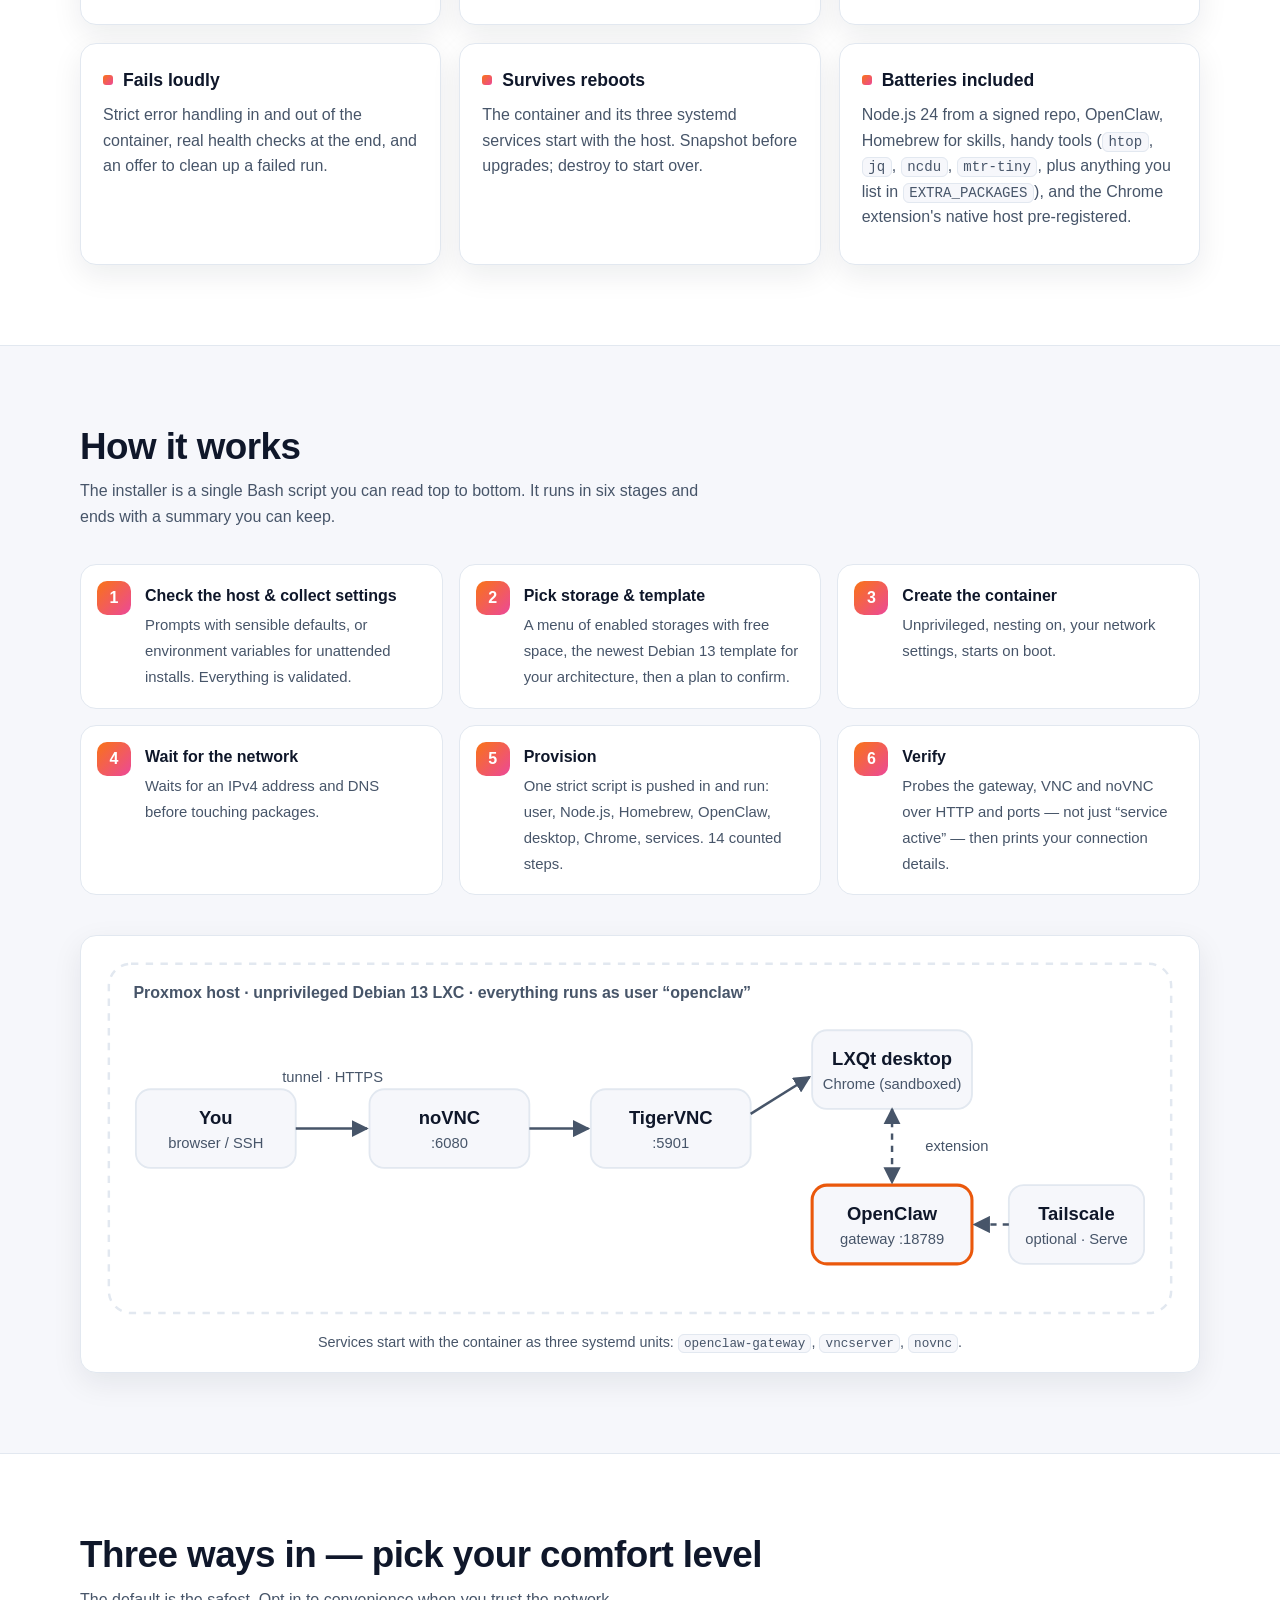
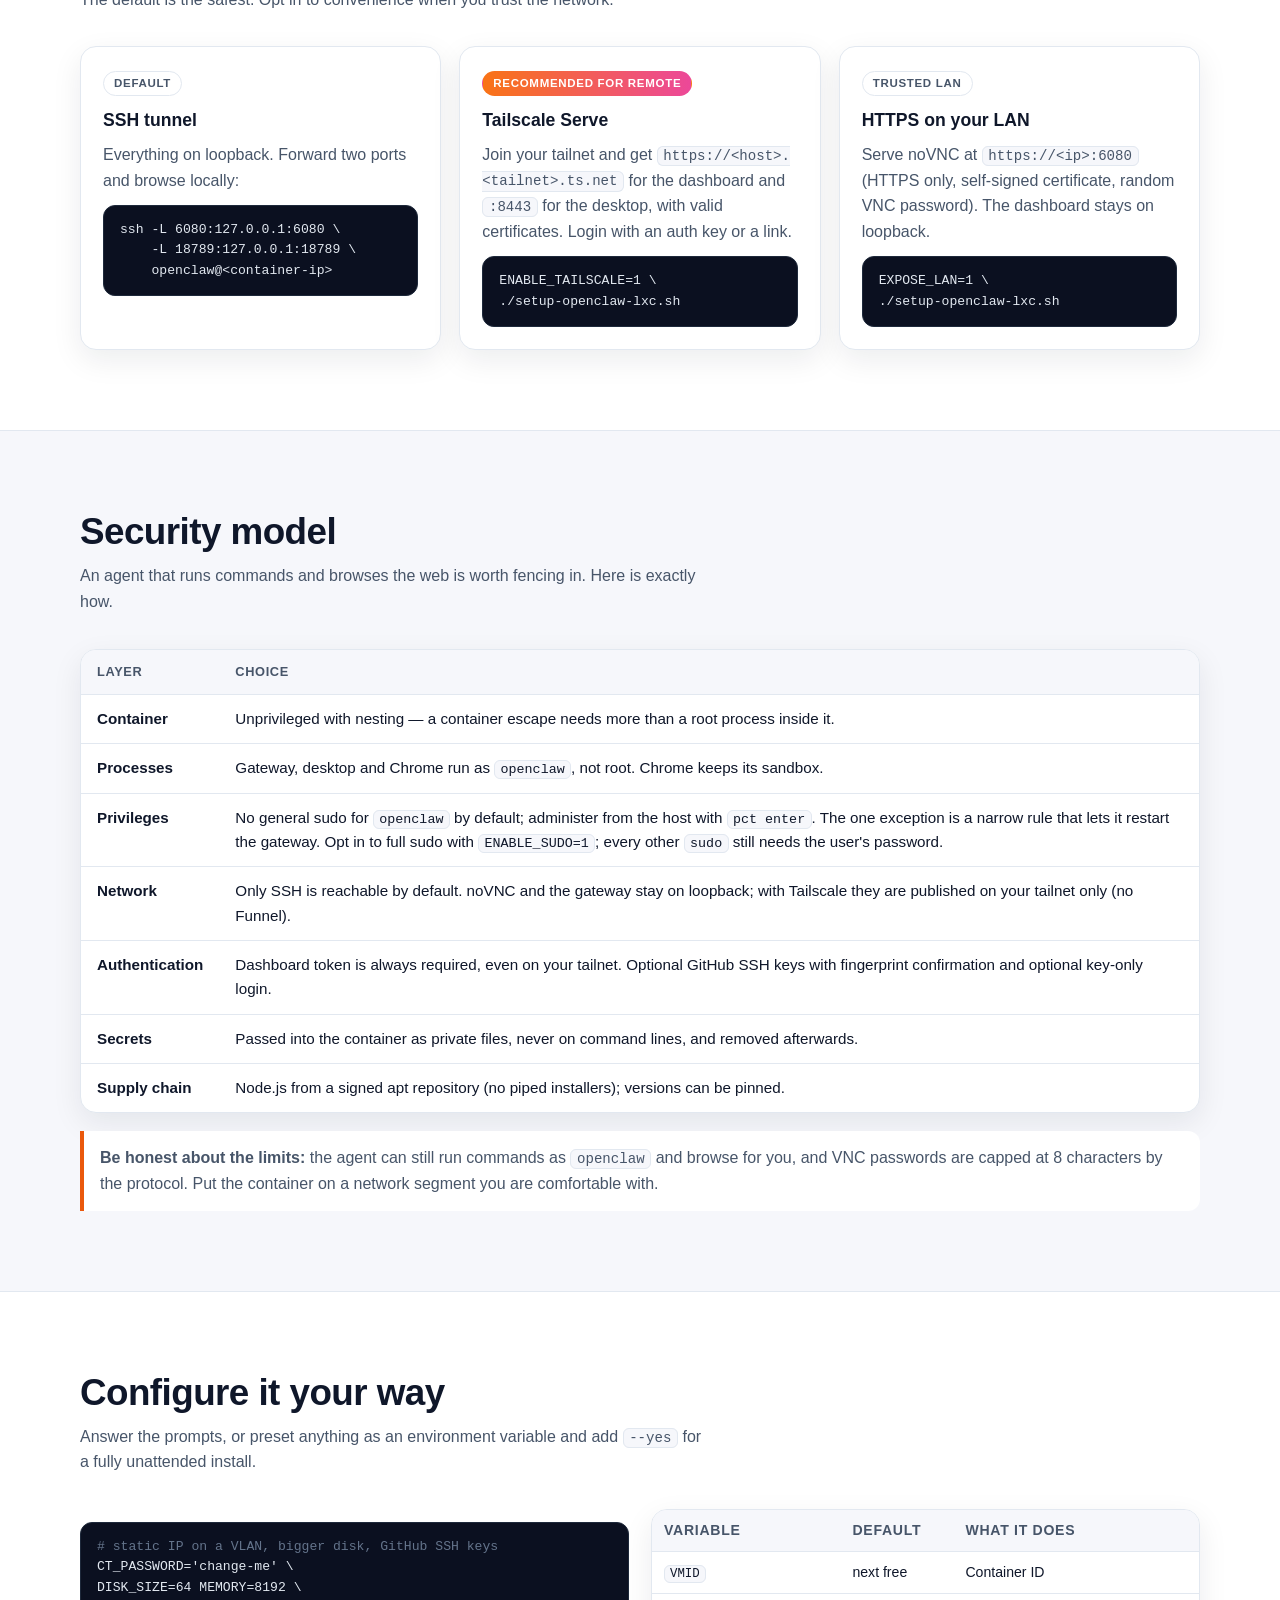
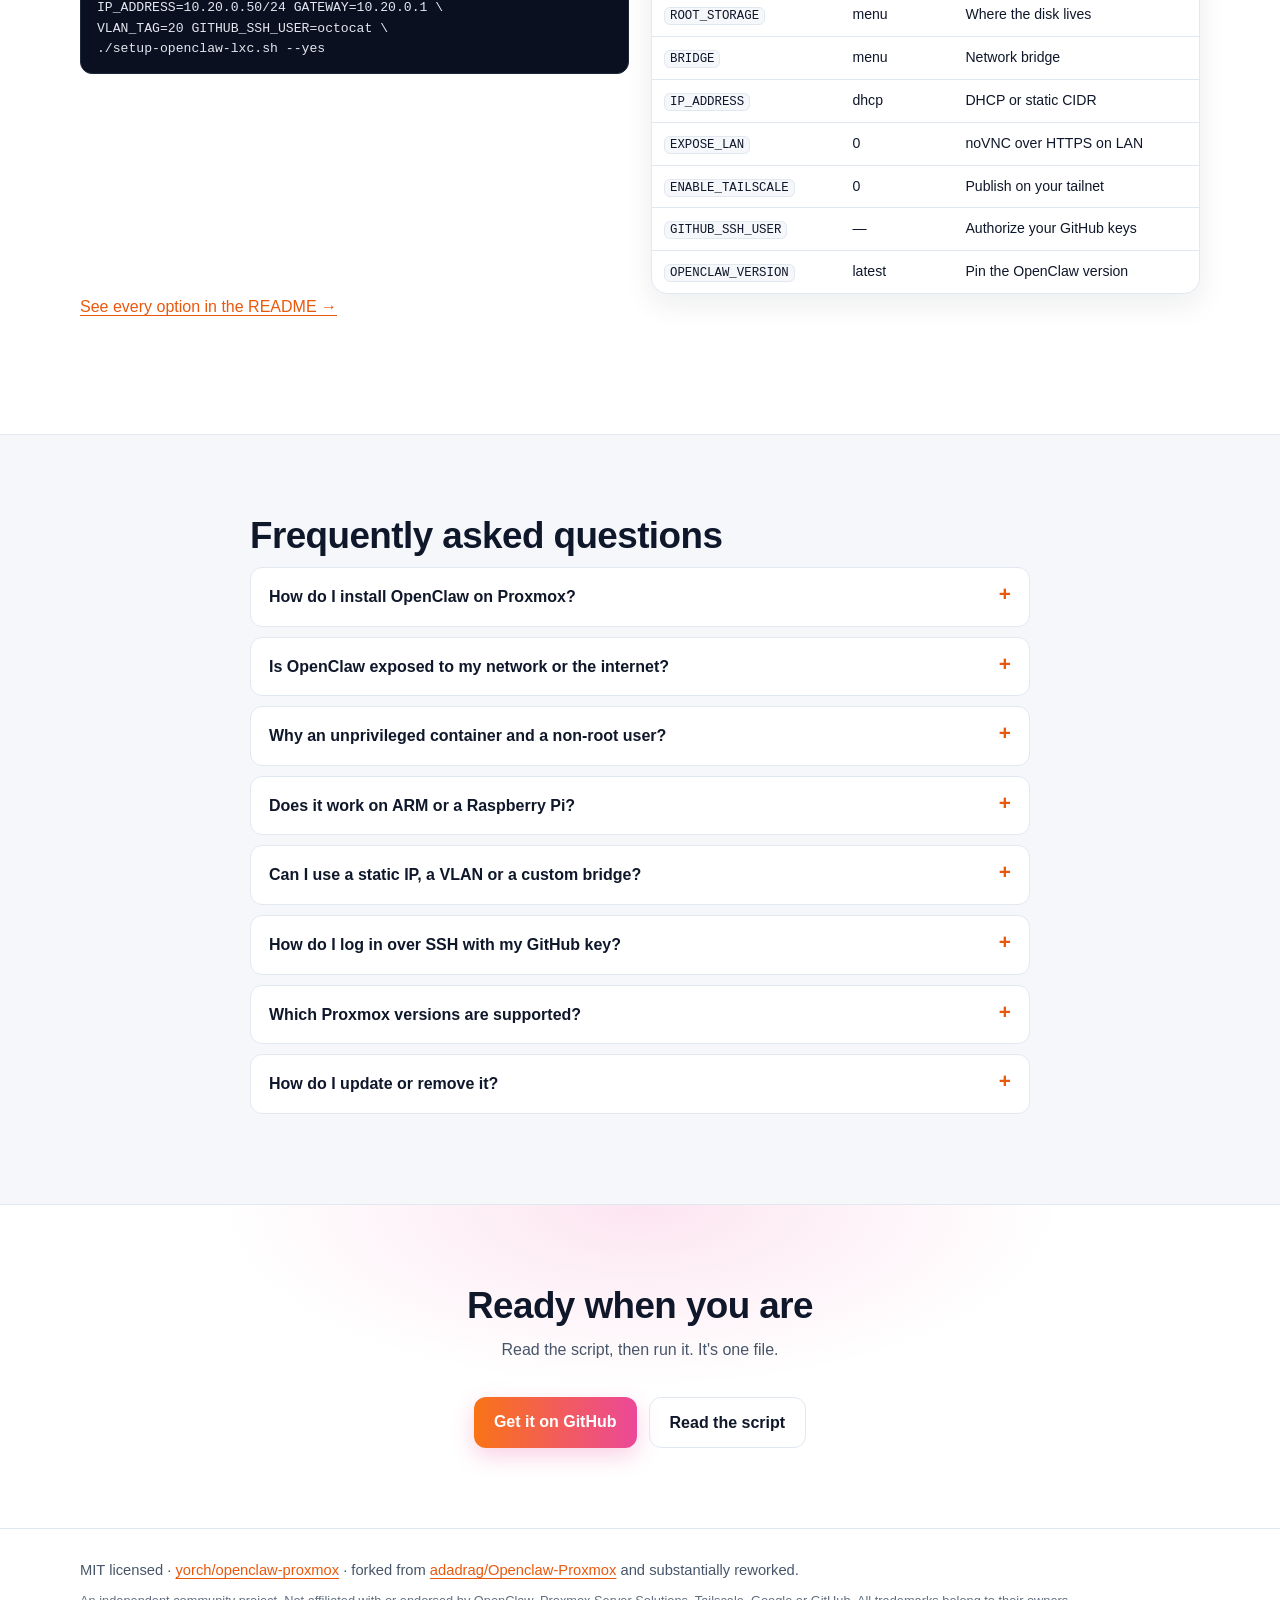
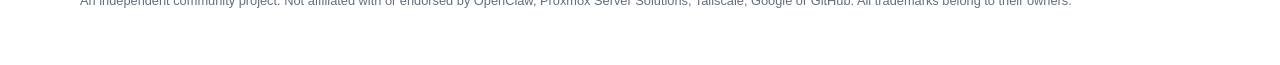
==== commit efb9b29f: "feat: install diagnostics tools and add EXTRA_PACKAGES Always install htop, jq, ncdu and mtr-tiny; E" ====
--- a/docs/index.html
+++ b/docs/index.html
@@ -189,7 +189,7 @@
           <article class="card"><h3>Fully configurable</h3><p>VMID, storage menu, bridge, static IP, VLAN, MTU, DNS, swap, timezone — interactively or entirely from environment variables.</p></article>
           <article class="card"><h3>Fails loudly</h3><p>Strict error handling in and out of the container, real health checks at the end, and an offer to clean up a failed run.</p></article>
           <article class="card"><h3>Survives reboots</h3><p>The container and its three systemd services start with the host. Snapshot before upgrades; destroy to start over.</p></article>
-          <article class="card"><h3>Batteries included</h3><p>Node.js 24 from a signed repo, OpenClaw, Homebrew for skills, and the Chrome extension's native host pre-registered.</p></article>
+          <article class="card"><h3>Batteries included</h3><p>Node.js 24 from a signed repo, OpenClaw, Homebrew for skills, handy tools (<code>htop</code>, <code>jq</code>, <code>ncdu</code>, <code>mtr-tiny</code>, plus anything you list in <code>EXTRA_PACKAGES</code>), and the Chrome extension's native host pre-registered.</p></article>
         </div>
       </div>
     </section>
